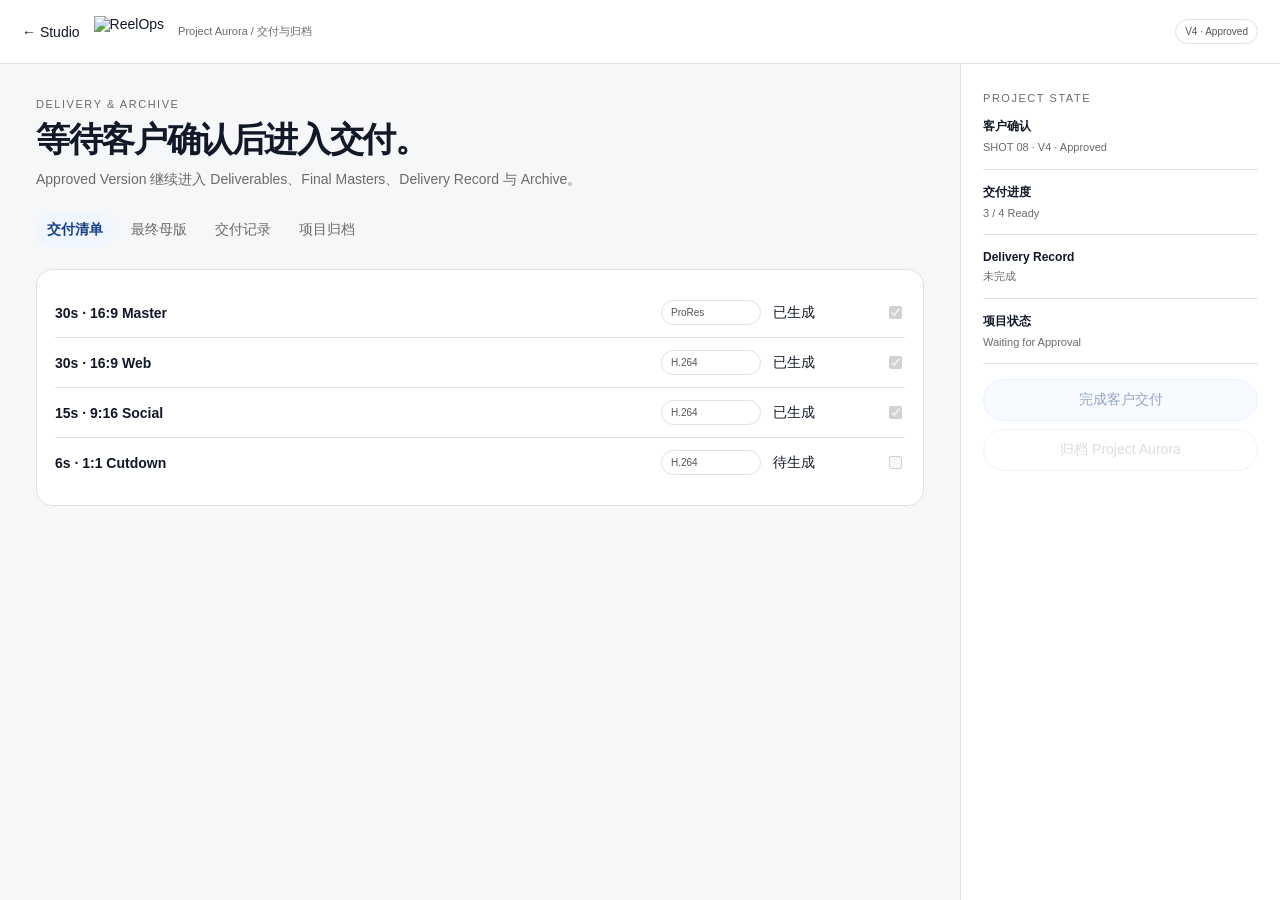
==== delivery.html @ de0b67f6 "Add delivery and archive workspace" ====
<!doctype html><html lang="zh-CN"><head><meta charset="utf-8"><meta name="viewport" content="width=device-width,initial-scale=1"><title>ReelOps · 交付与归档</title><link rel="stylesheet" href="styles.css"><script src="state.js"></script></head><body class="appBody">
<header class="appTop"><a href="studio.html">← Studio</a><a href="index.html"><img class="logo-img" src="assets/reelops-logo-crop.png" alt="ReelOps"></a><span class="crumb">Project Aurora / 交付与归档</span><div class="right"><span class="pill">V4 · Approved</span></div></header>
<div class="appShell"><main class="appMain"><div class="eyebrow">DELIVERY & ARCHIVE</div><h1 class="appTitle">确认不是结束，交付才是。</h1><p class="muted">Approved Version 继续进入 Deliverables、Final Masters、Delivery Record 与 Archive。</p><nav class="subnav"><button class="active">交付清单</button><button>最终母版</button><button>交付记录</button><button>项目归档</button></nav><div class="panel"><div class="deliveryRow"><b>30s · 16:9 Master</b><span class="pill">ProRes</span><span>已生成</span><input type="checkbox" checked disabled></div><div class="deliveryRow"><b>30s · 16:9 Web</b><span class="pill">H.264</span><span>已生成</span><input type="checkbox" checked disabled></div><div class="deliveryRow"><b>15s · 9:16 Social</b><span class="pill">H.264</span><span>已生成</span><input type="checkbox" checked disabled></div><div class="deliveryRow"><b>6s · 1:1 Cutdown</b><span class="pill">H.264</span><span id="lastState">待生成</span><input id="last" type="checkbox"></div></div></main><aside class="sidePanel"><div class="eyebrow">PROJECT STATE</div><div class="stateBlock"><b>客户确认</b><span>SHOT 08 · V4 · Approved</span></div><div class="stateBlock"><b>交付进度</b><span id="progressState">3 / 4 Ready</span></div><div class="stateBlock"><b>Delivery Record</b><span id="record">未完成</span></div><div class="stateBlock"><b>项目状态</b><span id="projectState">Delivery In Progress</span></div><button class="btn blue" id="deliver" style="width:100%;margin-top:15px" disabled>完成客户交付</button><button class="btn" id="archive" style="width:100%;margin-top:8px" disabled>归档 Project Aurora</button></aside></div>
<script>const last=document.getElementById('last'),deliver=document.getElementById('deliver'),archive=document.getElementById('archive'),s=ReelOpsState.get();if(!s.approval){document.querySelector('.appTitle').textContent='等待客户确认后进入交付。';last.disabled=true;deliver.disabled=true;archive.disabled=true;document.getElementById('projectState').textContent='Waiting for Approval';}if(s.deliverables===4){last.checked=true;document.getElementById('lastState').textContent='已生成';document.getElementById('progressState').textContent='4 / 4 Ready';deliver.disabled=s.delivered}if(s.delivered){document.getElementById('record').textContent='已完成';document.getElementById('projectState').textContent=s.archived?'Archived':'Delivered';deliver.disabled=true;deliver.textContent='客户交付完成 ✓';archive.disabled=s.archived;if(s.archived){archive.textContent='Project Aurora 已归档 ✓'}}last.onchange=()=>{ReelOpsState.set({deliverables:last.checked?4:3});document.getElementById('lastState').textContent=last.checked?'已生成':'待生成';document.getElementById('progressState').textContent=last.checked?'4 / 4 Ready':'3 / 4 Ready';deliver.disabled=!last.checked};deliver.onclick=()=>{ReelOpsState.set({delivered:true});document.getElementById('record').textContent='已完成';document.getElementById('projectState').textContent='Delivered';deliver.disabled=true;deliver.textContent='客户交付完成 ✓';archive.disabled=false};archive.onclick=()=>{ReelOpsState.set({archived:true});document.getElementById('projectState').textContent='Archived';archive.disabled=true;archive.textContent='Project Aurora 已归档 ✓'}</script></body></html>
---- styles.css ----
:root{--bg:#f7f5f3;--surface:#fff;--ink:#111827;--muted:#6e6a69;--line:#e4e1dd;--blue:#2563eb;--blue2:#eff6ff;--green:#17824f;--green2:#effaf4;--amber:#b26b10;--dark:#0d1117;--dark2:#151b23;--radius:18px;--shadow:0 18px 55px rgba(17,24,39,.07)}*{box-sizing:border-box}html{scroll-behavior:smooth}body{margin:0;font-family:Inter,ui-sans-serif,-apple-system,BlinkMacSystemFont,"Segoe UI","PingFang SC","Microsoft YaHei",Arial,sans-serif;background:var(--bg);color:var(--ink);font-size:14px}a{color:inherit;text-decoration:none}button,input,textarea{font:inherit}.wrap{width:min(1280px,calc(100% - 64px));margin:0 auto}.logo-img{height:32px;width:auto;display:block}.topnav{position:sticky;top:0;z-index:40;background:rgba(247,245,243,.88);backdrop-filter:blur(18px);border-bottom:1px solid rgba(228,225,221,.75);height:72px;display:flex;align-items:center}.topnav>.wrap,.topnav{ }.topnav{padding:0 max(32px,calc((100% - 1280px)/2))}.navlinks{display:flex;gap:34px;margin-left:auto;margin-right:24px;font-size:13px}.navlinks a{color:#3f3a38}.navcta,.btn{display:inline-flex;align-items:center;justify-content:center;gap:8px;border:1px solid var(--line);background:var(--surface);border-radius:999px;padding:11px 16px;cursor:pointer;transition:.2s}.btn:hover,.navcta:hover{transform:translateY(-1px);border-color:#cfc9c3}.btn.primary,.navcta{background:var(--ink);border-color:var(--ink);color:#fff}.btn.blue{background:var(--blue2);border-color:#cfe0ff;color:#143a81}.btn.green{background:var(--green2);border-color:#bfe8d0;color:#116b41}.btn:disabled{opacity:.45;cursor:not-allowed;transform:none}.hero{display:grid;grid-template-columns:1fr 1.1fr;gap:64px;align-items:center;padding:110px 0 120px}.eyebrow{font-size:11px;letter-spacing:.14em;text-transform:uppercase;color:var(--muted)}h1,h2,h3,p{margin-top:0}.hero h1{font-family:Georgia,"Noto Serif SC",serif;font-size:64px;line-height:1.1;letter-spacing:-.05em;margin:20px 0 24px}.hero p,.sectionLead{font-size:18px;line-height:1.8;color:#5f5a57}.actions{display:flex;gap:12px;flex-wrap:wrap;margin-top:28px}.stage-note{margin-top:24px;font-size:10px;letter-spacing:.12em;color:#8f8985}.heroCard{background:var(--surface);border:1px solid var(--line);border-radius:24px;overflow:hidden;box-shadow:var(--shadow)}.shotMedia,.mediaWide,.thumb{background:linear-gradient(135deg,#d5d1cc,#8f8b86);position:relative;overflow:hidden}.shotMedia{aspect-ratio:16/10}.shotMedia:before,.mediaWide:before,.thumb:before{content:"";position:absolute;inset:0;background:radial-gradient(circle at 75% 32%,rgba(255,244,218,.9),transparent 22%),linear-gradient(180deg,transparent 40%,rgba(11,15,20,.3))}.sourceTags{position:absolute;top:16px;left:16px;right:16px;display:flex;gap:8px;z-index:2}.sourceTags span{font-size:9px;letter-spacing:.08em;background:rgba(255,255,255,.82);border-radius:999px;padding:5px 7px}.shotLabel{position:absolute;left:18px;bottom:18px;color:#fff;z-index:2}.shotLabel b{display:block;font-size:22px}.shotLabel span{font-size:12px;opacity:.82}.reviewBar{display:grid;grid-template-columns:1fr 1.4fr 1fr;border-top:1px solid var(--line)}.reviewBar>div{padding:16px;border-right:1px solid var(--line);display:flex;gap:10px;align-items:center}.reviewBar>div:last-child{border-right:0}.statusDot{width:8px;height:8px;border-radius:50%;background:var(--blue)}.small{font-size:11px;color:var(--muted);line-height:1.55}.section{padding:120px 0}.section h2{font-family:Georgia,"Noto Serif SC",serif;font-size:46px;letter-spacing:-.04em;margin:14px 0 18px}.problemGrid,.reviewGrid,.infoGrid{display:grid;grid-template-columns:1fr 1fr;gap:20px;margin-top:34px}.panel,.sourceCard{background:var(--surface);border:1px solid var(--line);border-radius:16px;padding:18px}.fragment{padding:12px 0;border-bottom:1px solid var(--line)}.fragment:last-child{border-bottom:0}.chain{display:flex;align-items:center;gap:8px;flex-wrap:wrap;margin-top:20px}.node{border:1px solid var(--line);background:var(--surface);border-radius:10px;padding:8px 10px;font-size:11px}.node.current{border-color:#bcd0ff;background:var(--blue2);color:#183d80}.node.approved{border-color:#b7e2c9;background:var(--green2);color:#17613e}.arrow{color:#9f9995}.three{display:grid;grid-template-columns:repeat(3,1fr);gap:16px;margin-top:30px}.sourceCard h3{font-size:18px;margin:8px 0}.sourceCard p{color:var(--muted);line-height:1.65;margin:0}.feedbackItem{padding:14px 0;border-bottom:1px solid var(--line)}.feedbackItem:last-child{border-bottom:0}.feedbackItem.resolved{opacity:.55}.feedbackText{font-size:12px}.mediaWide{aspect-ratio:16/9;border-radius:12px}.darkSection{background:var(--dark);color:#fff}.darkSection .sectionLead{color:#b8c1ca}.finalCta{display:flex;align-items:end;justify-content:space-between;gap:24px}.footer{border-top:1px solid var(--line);padding:28px 0;color:var(--muted);font-size:12px}.appBody{background:#f6f7f8}.appTop,.studioTop{height:64px;display:flex;align-items:center;gap:14px;padding:0 22px;background:rgba(255,255,255,.94);border-bottom:1px solid var(--line);position:sticky;top:0;z-index:30;backdrop-filter:blur(16px)}.appTop .right{margin-left:auto;display:flex;gap:8px;align-items:center}.crumb{font-size:11px;color:var(--muted)}.pill{display:inline-flex;align-items:center;border:1px solid var(--line);background:#fff;border-radius:999px;padding:6px 9px;font-size:10px;color:#555}.appShell{display:grid;grid-template-columns:minmax(0,1fr) 320px;min-height:calc(100vh - 64px)}.appMain{padding:34px 36px 64px;min-width:0}.sidePanel{border-left:1px solid var(--line);background:#fff;padding:28px 22px}.appTitle{font-size:34px;letter-spacing:-.04em;margin:7px 0 8px}.muted{color:var(--muted)}.subnav{display:flex;gap:6px;overflow:auto;margin:24px 0 22px}.subnav button{border:0;background:transparent;color:var(--muted);border-radius:999px;padding:8px 11px;white-space:nowrap;cursor:pointer}.subnav button.active{background:var(--blue2);color:#173f84;font-weight:650}.stateBlock{padding:13px 0;border-bottom:1px solid var(--line)}.stateBlock b{font-size:12px}.stateBlock span{display:block;margin-top:4px;color:var(--muted);font-size:11px;line-height:1.5}.notice{border:1px solid var(--line);background:#fbfbfb;border-radius:13px;padding:13px}.matrix{background:#fff;border:1px solid var(--line);border-radius:14px;overflow:hidden}.matrixRow{display:grid;grid-template-columns:1fr 120px 1.7fr;gap:12px;align-items:center;padding:11px 13px;border-bottom:1px solid var(--line)}.matrixRow:last-child{border-bottom:0}.checkGrid{display:grid;grid-template-columns:1fr 1fr;gap:10px}.checkCard{display:flex;gap:10px;align-items:flex-start;background:#fff;border:1px solid var(--line);border-radius:13px;padding:12px}.checkCard input{margin-top:3px}.variantGrid{display:grid;grid-template-columns:repeat(3,1fr);gap:10px}.variant{border:1px solid var(--line);background:#fff;border-radius:13px;padding:8px;text-align:left;cursor:pointer}.variant.selected{border-color:#9dbaf8;background:var(--blue2)}.variant .thumb{aspect-ratio:16/9;border-radius:9px;margin-bottom:8px}.deliveryRow{display:grid;grid-template-columns:1.8fr 100px 100px auto;gap:12px;align-items:center;padding:12px 0;border-bottom:1px solid var(--line)}.deliveryRow:last-child{border-bottom:0}.reviewActions{display:grid;gap:8px;margin-top:15px}.timeline{height:4px;background:var(--line);border-radius:999px;position:relative;overflow:hidden}.timeline:after{content:"";display:block;width:43%;height:100%;background:var(--blue)}.toast{position:fixed;left:50%;bottom:24px;transform:translate(-50%,20px);opacity:0;pointer-events:none;background:#111827;color:#fff;border-radius:999px;padding:10px 15px;font-size:12px;transition:.2s;z-index:100}.toast.show{transform:translate(-50%,0);opacity:1}.studioPage{background:var(--dark);color:#fff}.studioTop{background:rgba(13,17,23,.94);border-color:rgba(255,255,255,.08)}.studioScene{display:grid;grid-template-columns:minmax(0,1fr) 320px;min-height:calc(100vh - 64px)}.studioWorld{padding:36px}.studioSide{border-left:1px solid rgba(255,255,255,.08);padding:28px 22px;background:#111720}.studioRoom{height:500px;max-width:820px;margin:38px auto 0;border:1px solid rgba(255,255,255,.08);border-radius:28px;position:relative;background:radial-gradient(circle at 50% 50%,rgba(54,89,155,.16),transparent 35%),linear-gradient(145deg,#141b24,#0d1117);overflow:hidden}.studioRoom:before{content:"";position:absolute;left:10%;right:10%;top:14%;bottom:12%;border:1px solid rgba(255,255,255,.08);border-radius:20px;transform:skewY(-3deg)}.studioZone{position:absolute;min-width:145px;border:1px solid rgba(255,255,255,.12);border-radius:16px;padding:13px 14px;background:rgba(21,27,35,.82);backdrop-filter:blur(10px);transition:.2s}.studioZone:hover{transform:translateY(-3px);border-color:#5e8cf0;background:rgba(37,99,235,.11)}.studioZone b{font-size:13px}.studioZone span{display:block;color:#7f8994;font-size:10px;margin-top:4px}.z1{left:8%;top:17%}.z2{left:39%;top:12%}.z3{right:8%;top:20%}.z4{left:12%;bottom:17%}.z5{left:42%;bottom:12%}.z6{right:10%;bottom:18%}.studioCard{margin-top:20px;border:1px solid rgba(96,137,220,.28);background:rgba(37,99,235,.08);padding:15px;border-radius:14px}.studioCard .btn{background:#fff;color:#111827;border-color:#fff;margin-top:10px}.startup{position:fixed;inset:0;z-index:1000;background:#080b0f;display:flex;align-items:center;justify-content:center;transition:opacity .35s}.startup.hide{opacity:0;pointer-events:none}.startup video{position:absolute;inset:0;width:100%;height:100%;object-fit:cover;opacity:0;transition:opacity .25s}.startup video.on{opacity:1}.skip{position:absolute;right:22px;top:20px;z-index:2;border:1px solid rgba(255,255,255,.2);color:#fff;background:rgba(0,0,0,.25);border-radius:999px;padding:9px 13px}.demoReset{position:fixed;right:18px;bottom:18px;z-index:90;border:1px solid rgba(255,255,255,.14);color:#9aa6b2;background:rgba(13,17,23,.7);border-radius:999px;padding:8px 11px;font-size:10px;cursor:pointer}.reviewHero{display:flex;align-items:end;justify-content:space-between;gap:15px}.reviewTitle{font-size:30px;letter-spacing:-.04em;margin:6px 0}.reviewScreen{aspect-ratio:16/9;border-radius:16px;background:linear-gradient(140deg,#d6d1c9,#797d84);position:relative;overflow:hidden}.reviewScreen:before{content:"";position:absolute;inset:0;background:radial-gradient(circle at 72% 28%,rgba(255,236,198,.7),transparent 22%),linear-gradient(180deg,transparent 45%,rgba(0,0,0,.28))}.playBtn{position:absolute;left:50%;top:50%;transform:translate(-50%,-50%);width:54px;height:54px;border:1px solid rgba(0,0,0,.18);background:rgba(255,255,255,.85);border-radius:50%;cursor:pointer}.reviewTabs{display:flex;gap:6px;margin:16px 0}.reviewTabs button{border:0;background:transparent;border-radius:999px;padding:8px 10px;color:var(--muted);cursor:pointer}.reviewTabs button.active{background:var(--blue2);color:#173f84;font-weight:650}.reviewPanel{display:none}.reviewPanel.active{display:block}.reviewChange{display:grid;grid-template-columns:55px 1fr auto;gap:10px;padding:13px 0;border-bottom:1px solid var(--line)}.composer{border:1px solid var(--line);background:#fff;border-radius:13px;padding:12px;margin-top:14px}.composer textarea{width:100%;min-height:74px;border:0;outline:0;resize:vertical;font-size:16px}.composerFoot{display:flex;justify-content:space-between;align-items:center;gap:10px;border-top:1px solid var(--line);padding-top:9px;margin-top:8px}@media(max-width:900px){.wrap{width:min(100% - 36px,1280px)}.topnav{padding:0 18px}.navlinks{display:none}.hero{grid-template-columns:1fr;padding:72px 0}.hero h1{font-size:48px}.reviewBar,.problemGrid,.reviewGrid,.infoGrid,.three{grid-template-columns:1fr}.section{padding:84px 0}.section h2{font-size:38px}.appShell,.studioScene{grid-template-columns:1fr}.sidePanel,.studioSide{border-left:0;border-top:1px solid var(--line)}.studioSide{border-top-color:rgba(255,255,255,.08)}.appMain{padding:24px 18px 48px}.matrixRow{grid-template-columns:1fr}.checkGrid,.variantGrid{grid-template-columns:1fr}.deliveryRow{grid-template-columns:1fr 1fr}.studioRoom{height:600px}.z1{left:5%;top:7%}.z2{right:5%;left:auto;top:7%}.z3{left:5%;right:auto;top:35%}.z4{right:5%;left:auto;bottom:35%}.z5{left:5%;bottom:7%}.z6{right:5%;bottom:7%}}
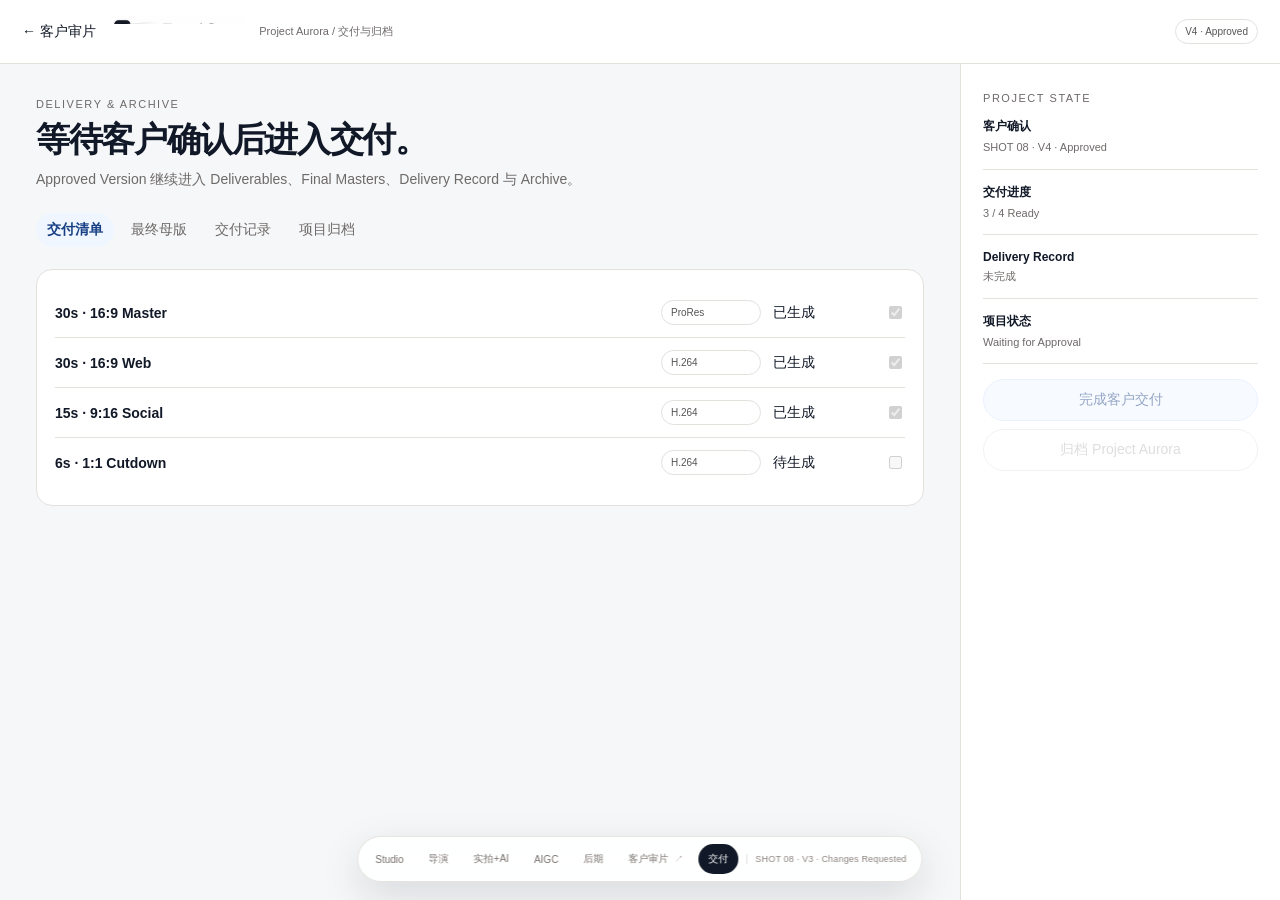
==== commit 7106ec0c: "Unify delivery navigation and transitions" ====
--- a/delivery.html
+++ b/delivery.html
@@ -1,4 +1,4 @@
-<!doctype html><html lang="zh-CN"><head><meta charset="utf-8"><meta name="viewport" content="width=device-width,initial-scale=1"><title>ReelOps · 交付与归档</title><link rel="stylesheet" href="styles.css"><script src="state.js"></script></head><body class="appBody">
-<header class="appTop"><a href="studio.html">← Studio</a><a href="index.html"><img class="logo-img" src="assets/reelops-logo-crop.png" alt="ReelOps"></a><span class="crumb">Project Aurora / 交付与归档</span><div class="right"><span class="pill">V4 · Approved</span></div></header>
+<!doctype html><html lang="zh-CN"><head><meta charset="utf-8"><meta name="viewport" content="width=device-width,initial-scale=1"><title>ReelOps · 交付与归档</title><link rel="stylesheet" href="styles.css"><link rel="stylesheet" href="flow.css"><script src="state.js"></script><script defer src="workflow.js"></script></head><body class="appBody">
+<header class="appTop"><a href="review.html">← 客户审片</a><a href="index.html"><img class="logo-img" src="assets/reelops-logo-crop.png" alt="ReelOps"></a><span class="crumb">Project Aurora / 交付与归档</span><div class="right"><span class="pill">V4 · Approved</span></div></header>
 <div class="appShell"><main class="appMain"><div class="eyebrow">DELIVERY & ARCHIVE</div><h1 class="appTitle">确认不是结束，交付才是。</h1><p class="muted">Approved Version 继续进入 Deliverables、Final Masters、Delivery Record 与 Archive。</p><nav class="subnav"><button class="active">交付清单</button><button>最终母版</button><button>交付记录</button><button>项目归档</button></nav><div class="panel"><div class="deliveryRow"><b>30s · 16:9 Master</b><span class="pill">ProRes</span><span>已生成</span><input type="checkbox" checked disabled></div><div class="deliveryRow"><b>30s · 16:9 Web</b><span class="pill">H.264</span><span>已生成</span><input type="checkbox" checked disabled></div><div class="deliveryRow"><b>15s · 9:16 Social</b><span class="pill">H.264</span><span>已生成</span><input type="checkbox" checked disabled></div><div class="deliveryRow"><b>6s · 1:1 Cutdown</b><span class="pill">H.264</span><span id="lastState">待生成</span><input id="last" type="checkbox"></div></div></main><aside class="sidePanel"><div class="eyebrow">PROJECT STATE</div><div class="stateBlock"><b>客户确认</b><span>SHOT 08 · V4 · Approved</span></div><div class="stateBlock"><b>交付进度</b><span id="progressState">3 / 4 Ready</span></div><div class="stateBlock"><b>Delivery Record</b><span id="record">未完成</span></div><div class="stateBlock"><b>项目状态</b><span id="projectState">Delivery In Progress</span></div><button class="btn blue" id="deliver" style="width:100%;margin-top:15px" disabled>完成客户交付</button><button class="btn" id="archive" style="width:100%;margin-top:8px" disabled>归档 Project Aurora</button></aside></div>
-<script>const last=document.getElementById('last'),deliver=document.getElementById('deliver'),archive=document.getElementById('archive'),s=ReelOpsState.get();if(!s.approval){document.querySelector('.appTitle').textContent='等待客户确认后进入交付。';last.disabled=true;deliver.disabled=true;archive.disabled=true;document.getElementById('projectState').textContent='Waiting for Approval';}if(s.deliverables===4){last.checked=true;document.getElementById('lastState').textContent='已生成';document.getElementById('progressState').textContent='4 / 4 Ready';deliver.disabled=s.delivered}if(s.delivered){document.getElementById('record').textContent='已完成';document.getElementById('projectState').textContent=s.archived?'Archived':'Delivered';deliver.disabled=true;deliver.textContent='客户交付完成 ✓';archive.disabled=s.archived;if(s.archived){archive.textContent='Project Aurora 已归档 ✓'}}last.onchange=()=>{ReelOpsState.set({deliverables:last.checked?4:3});document.getElementById('lastState').textContent=last.checked?'已生成':'待生成';document.getElementById('progressState').textContent=last.checked?'4 / 4 Ready':'3 / 4 Ready';deliver.disabled=!last.checked};deliver.onclick=()=>{ReelOpsState.set({delivered:true});document.getElementById('record').textContent='已完成';document.getElementById('projectState').textContent='Delivered';deliver.disabled=true;deliver.textContent='客户交付完成 ✓';archive.disabled=false};archive.onclick=()=>{ReelOpsState.set({archived:true});document.getElementById('projectState').textContent='Archived';archive.disabled=true;archive.textContent='Project Aurora 已归档 ✓'}</script></body></html>
+<script>const last=document.getElementById('last'),deliver=document.getElementById('deliver'),archive=document.getElementById('archive'),s=ReelOpsState.get();if(!s.approval){document.querySelector('.appTitle').textContent='等待客户确认后进入交付。';last.disabled=true;deliver.disabled=true;archive.disabled=true;document.getElementById('projectState').textContent='Waiting for Approval';}if(s.deliverables===4){last.checked=true;document.getElementById('lastState').textContent='已生成';document.getElementById('progressState').textContent='4 / 4 Ready';deliver.disabled=s.delivered}if(s.delivered){document.getElementById('record').textContent='已完成';document.getElementById('projectState').textContent=s.archived?'Archived':'Delivered';deliver.disabled=true;deliver.textContent='客户交付完成 ✓';archive.disabled=s.archived;if(s.archived){archive.textContent='Project Aurora 已归档 ✓'}}last.onchange=()=>{ReelOpsState.set({deliverables:last.checked?4:3});document.getElementById('lastState').textContent=last.checked?'已生成':'待生成';document.getElementById('progressState').textContent=last.checked?'4 / 4 Ready':'3 / 4 Ready';deliver.disabled=!last.checked};deliver.onclick=()=>{ReelOpsState.set({delivered:true});document.getElementById('record').textContent='已完成';document.getElementById('projectState').textContent='Delivered';deliver.disabled=true;deliver.textContent='客户交付完成 ✓';archive.disabled=false};archive.onclick=()=>{ReelOpsState.set({archived:true});document.getElementById('projectState').textContent='Archived';archive.disabled=true;archive.textContent='Project Aurora 已归档 ✓'}</script></body></html>
--- a/flow.css
+++ b/flow.css
@@ -0,0 +1 @@
+body{opacity:1;transform:none;transition:opacity .16s ease,transform .16s ease}body.page-enter{animation:reelopsEnter .28s ease both}body.is-leaving{opacity:.15;transform:translateY(4px)}@keyframes reelopsEnter{from{opacity:0;transform:translateY(7px)}to{opacity:1;transform:none}}.flowDock{position:fixed;left:50%;bottom:18px;transform:translateX(-50%);z-index:120;display:flex;align-items:center;gap:5px;padding:7px;background:rgba(255,255,255,.9);border:1px solid rgba(228,225,221,.9);box-shadow:0 14px 42px rgba(17,24,39,.13);backdrop-filter:blur(18px);border-radius:999px;max-width:calc(100vw - 28px)}.flowDock a{display:flex;align-items:center;gap:6px;padding:8px 10px;border-radius:999px;color:#77706b;font-size:10px;white-space:nowrap;transition:.18s}.flowDock a:hover{background:#f4f2ef;color:#111827}.flowDock a.active{background:#111827;color:#fff}.flowDock a.external:after{content:'↗';font-size:9px;opacity:.65}.flowDock .flowMeta{margin-left:3px;padding:0 8px;border-left:1px solid #e4e1dd;color:#8a837e;font-size:9px;letter-spacing:.02em;white-space:nowrap}.studioPage .flowDock{background:rgba(17,23,32,.9);border-color:rgba(255,255,255,.1);box-shadow:0 14px 44px rgba(0,0,0,.35)}.studioPage .flowDock a{color:#8f9aa6}.studioPage .flowDock a:hover{background:rgba(255,255,255,.07);color:#fff}.studioPage .flowDock a.active{background:#fff;color:#111827}.studioPage .flowDock .flowMeta{border-left-color:rgba(255,255,255,.1);color:#74808b}.flowHint{display:inline-flex;align-items:center;gap:6px;font-size:10px;color:#7b746f}.flowHint:before{content:'';width:6px;height:6px;border-radius:50%;background:#2563eb}.startupMark{position:absolute;inset:0;display:grid;place-items:center;overflow:hidden}.startupBeam{position:absolute;width:56vw;height:10vw;min-height:70px;background:linear-gradient(90deg,rgba(37,99,235,0),rgba(86,138,255,.25),rgba(255,255,255,.9));filter:blur(10px);transform:rotate(-12deg) translateX(-65vw);animation:beamSweep 1.7s cubic-bezier(.3,.7,.2,1) forwards}.startupCore{position:relative;z-index:2;text-align:center;opacity:0;transform:translateY(10px);animation:markIn .7s .75s ease forwards}.startupCore .r{font:700 58px/1 Georgia,serif;letter-spacing:-.08em;color:#fff}.startupCore .word{margin-top:9px;font-size:13px;letter-spacing:.22em;color:#c7d1dc}.startupCore .sub{margin-top:10px;font-size:10px;letter-spacing:.12em;color:#66727e}.startupGrid{position:absolute;inset:18% 12%;border:1px solid rgba(255,255,255,.06);border-radius:28px;opacity:0;transform:scale(.97);animation:gridIn .8s 1.55s ease forwards}.startupGrid:before,.startupGrid:after{content:'';position:absolute;inset:18%;border:1px solid rgba(255,255,255,.05);border-radius:20px}.startupGrid:after{inset:34%}.startupSkip{position:absolute;right:22px;top:20px;z-index:3;border:1px solid rgba(255,255,255,.14);color:#c7d1dc;background:rgba(0,0,0,.18);border-radius:999px;padding:9px 13px;cursor:pointer}@keyframes beamSweep{0%{transform:rotate(-12deg) translateX(-65vw);opacity:0}20%{opacity:1}100%{transform:rotate(-12deg) translateX(65vw);opacity:.05}}@keyframes markIn{to{opacity:1;transform:none}}@keyframes gridIn{to{opacity:1;transform:scale(1)}}@media(max-width:900px){.flowDock{left:14px;right:14px;transform:none;overflow:auto;justify-content:flex-start}.flowDock .flowMeta{display:none}.flowDock a{padding:8px 9px}.appMain,.studioWorld{padding-bottom:92px}}
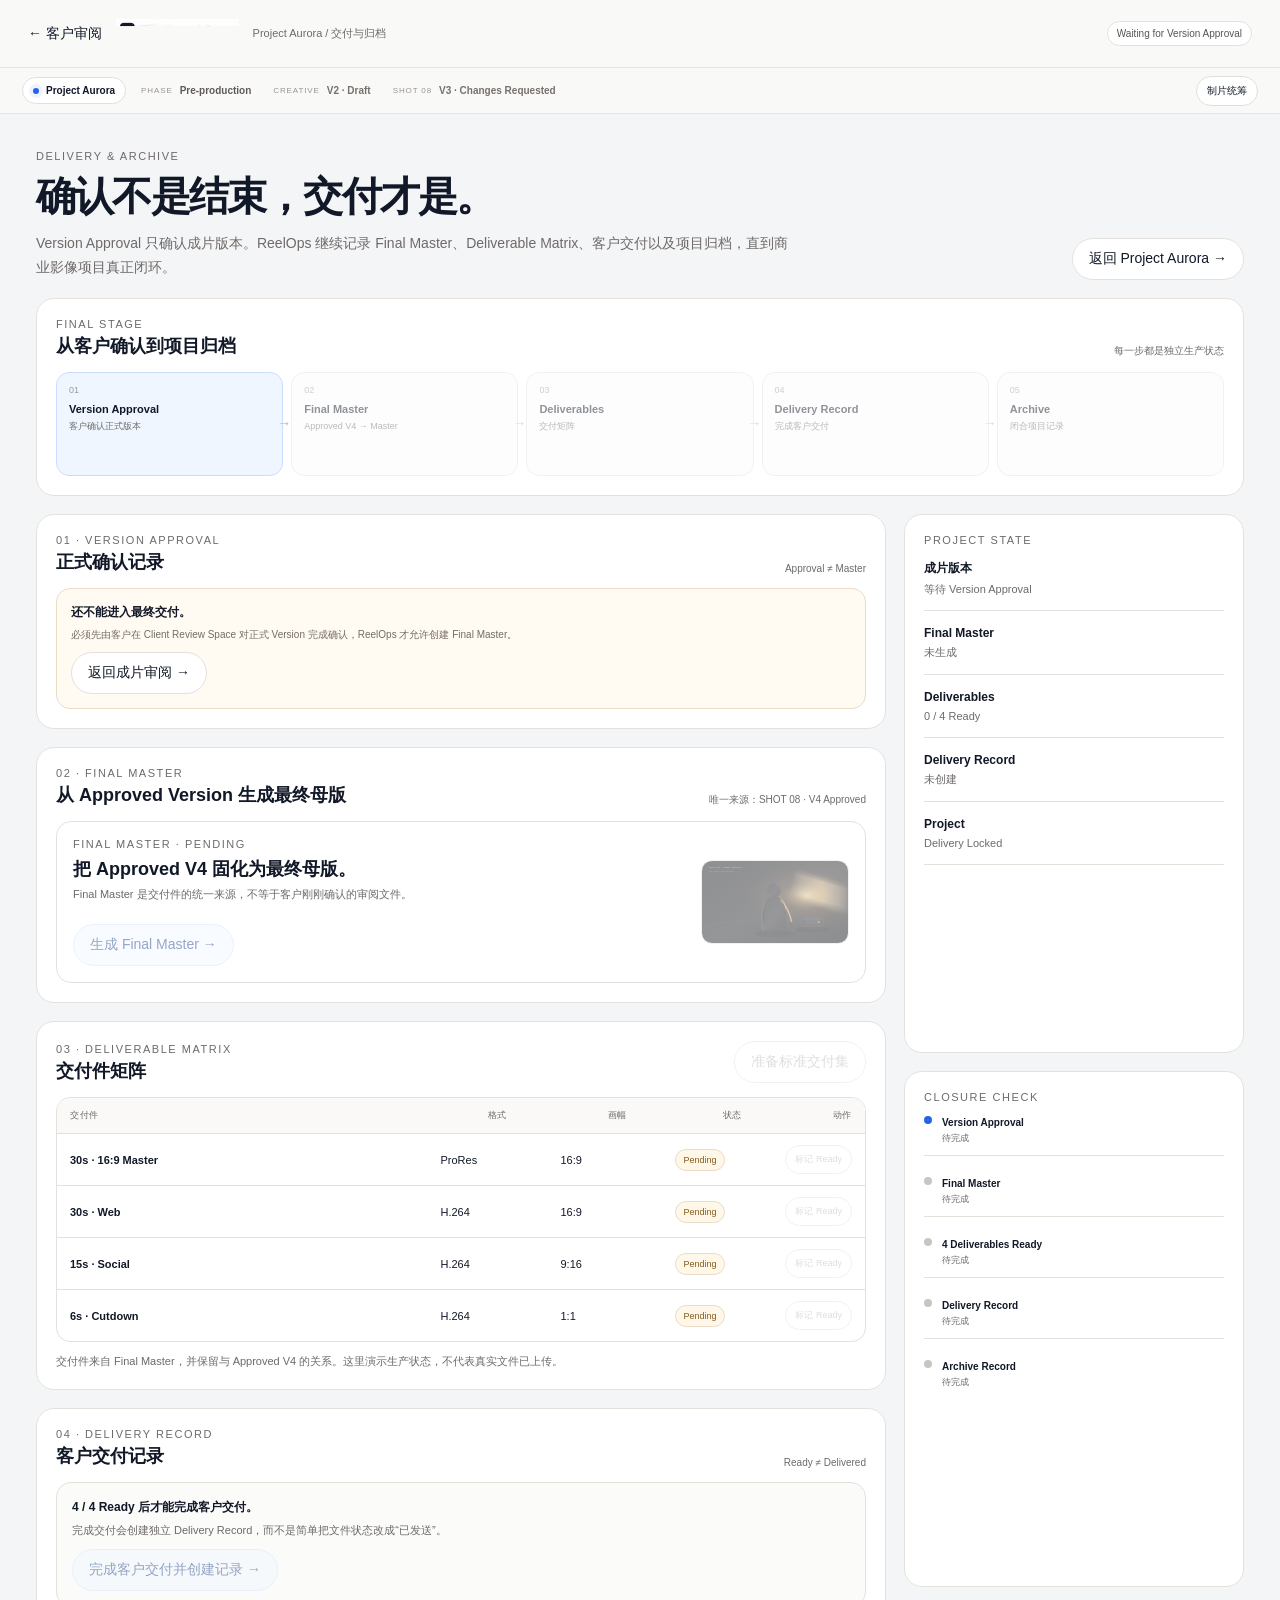
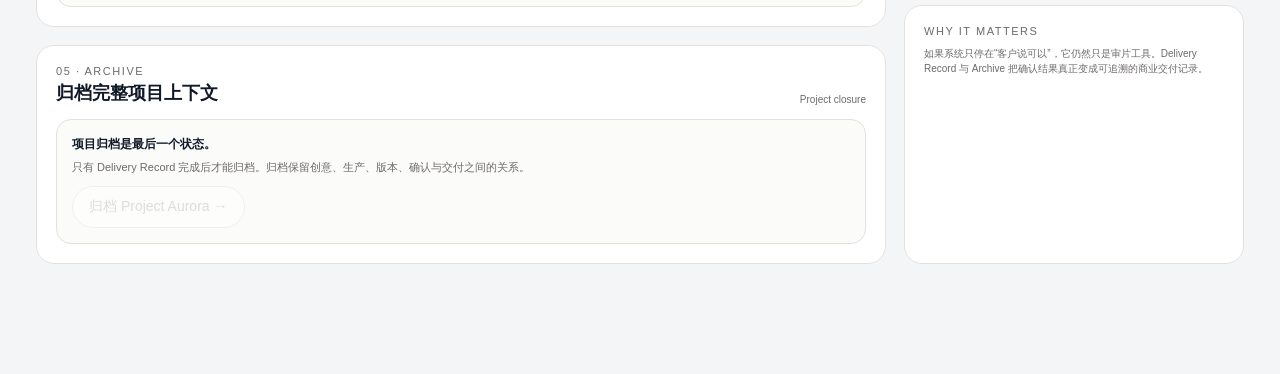
==== commit 2018c6de: "Rebuild delivery as Final Master to Delivery Record to Archive workflow" ====
--- a/delivery.html
+++ b/delivery.html
@@ -1,4 +1,41 @@
-<!doctype html><html lang="zh-CN"><head><meta charset="utf-8"><meta name="viewport" content="width=device-width,initial-scale=1"><title>ReelOps · 交付与归档</title><link rel="stylesheet" href="styles.css"><link rel="stylesheet" href="flow.css"><script src="state.js"></script><script defer src="workflow.js"></script></head><body class="appBody">
-<header class="appTop"><a href="review.html">← 客户审片</a><a href="index.html"><img class="logo-img" src="assets/reelops-logo-crop.png" alt="ReelOps"></a><span class="crumb">Project Aurora / 交付与归档</span><div class="right"><span class="pill">V4 · Approved</span></div></header>
-<div class="appShell"><main class="appMain"><div class="eyebrow">DELIVERY & ARCHIVE</div><h1 class="appTitle">确认不是结束，交付才是。</h1><p class="muted">Approved Version 继续进入 Deliverables、Final Masters、Delivery Record 与 Archive。</p><nav class="subnav"><button class="active">交付清单</button><button>最终母版</button><button>交付记录</button><button>项目归档</button></nav><div class="panel"><div class="deliveryRow"><b>30s · 16:9 Master</b><span class="pill">ProRes</span><span>已生成</span><input type="checkbox" checked disabled></div><div class="deliveryRow"><b>30s · 16:9 Web</b><span class="pill">H.264</span><span>已生成</span><input type="checkbox" checked disabled></div><div class="deliveryRow"><b>15s · 9:16 Social</b><span class="pill">H.264</span><span>已生成</span><input type="checkbox" checked disabled></div><div class="deliveryRow"><b>6s · 1:1 Cutdown</b><span class="pill">H.264</span><span id="lastState">待生成</span><input id="last" type="checkbox"></div></div></main><aside class="sidePanel"><div class="eyebrow">PROJECT STATE</div><div class="stateBlock"><b>客户确认</b><span>SHOT 08 · V4 · Approved</span></div><div class="stateBlock"><b>交付进度</b><span id="progressState">3 / 4 Ready</span></div><div class="stateBlock"><b>Delivery Record</b><span id="record">未完成</span></div><div class="stateBlock"><b>项目状态</b><span id="projectState">Delivery In Progress</span></div><button class="btn blue" id="deliver" style="width:100%;margin-top:15px" disabled>完成客户交付</button><button class="btn" id="archive" style="width:100%;margin-top:8px" disabled>归档 Project Aurora</button></aside></div>
-<script>const last=document.getElementById('last'),deliver=document.getElementById('deliver'),archive=document.getElementById('archive'),s=ReelOpsState.get();if(!s.approval){document.querySelector('.appTitle').textContent='等待客户确认后进入交付。';last.disabled=true;deliver.disabled=true;archive.disabled=true;document.getElementById('projectState').textContent='Waiting for Approval';}if(s.deliverables===4){last.checked=true;document.getElementById('lastState').textContent='已生成';document.getElementById('progressState').textContent='4 / 4 Ready';deliver.disabled=s.delivered}if(s.delivered){document.getElementById('record').textContent='已完成';document.getElementById('projectState').textContent=s.archived?'Archived':'Delivered';deliver.disabled=true;deliver.textContent='客户交付完成 ✓';archive.disabled=s.archived;if(s.archived){archive.textContent='Project Aurora 已归档 ✓'}}last.onchange=()=>{ReelOpsState.set({deliverables:last.checked?4:3});document.getElementById('lastState').textContent=last.checked?'已生成':'待生成';document.getElementById('progressState').textContent=last.checked?'4 / 4 Ready':'3 / 4 Ready';deliver.disabled=!last.checked};deliver.onclick=()=>{ReelOpsState.set({delivered:true});document.getElementById('record').textContent='已完成';document.getElementById('projectState').textContent='Delivered';deliver.disabled=true;deliver.textContent='客户交付完成 ✓';archive.disabled=false};archive.onclick=()=>{ReelOpsState.set({archived:true});document.getElementById('projectState').textContent='Archived';archive.disabled=true;archive.textContent='Project Aurora 已归档 ✓'}</script></body></html>+<!doctype html><html lang="zh-CN"><head><meta charset="utf-8"><meta name="viewport" content="width=device-width,initial-scale=1"><title>ReelOps · 交付与归档</title><link rel="stylesheet" href="styles.css"><link rel="stylesheet" href="flow.css"><script src="state.js"></script><script defer src="workflow.js"></script><style>
+.deliveryPage{background:#f4f5f6}.deliveryShell{max-width:1380px;margin:0 auto;padding:36px 36px 110px}.deliveryHero{display:flex;align-items:flex-end;justify-content:space-between;gap:22px;margin-bottom:18px}.deliveryHero h1{font-size:40px;letter-spacing:-.045em;margin:7px 0 8px}.deliveryHero p{max-width:760px;color:var(--muted);line-height:1.7;margin:0}.deliveryGrid{display:grid;grid-template-columns:minmax(0,1fr) 340px;gap:18px}.stack{display:grid;gap:18px}.deliveryPanel{background:#fff;border:1px solid var(--line);border-radius:18px;padding:19px}.panelHead{display:flex;justify-content:space-between;align-items:end;gap:14px;margin-bottom:14px}.panelHead h2{font-size:18px;margin:4px 0 0}.panelHead span{font-size:10px;color:var(--muted)}.deliveryRail{display:grid;grid-template-columns:repeat(5,1fr);gap:8px}.railStep{min-height:104px;border:1px solid var(--line);border-radius:13px;padding:12px;background:#fbfbfa;position:relative}.railStep:after{content:'→';position:absolute;right:-9px;top:42%;color:#b8b2ac}.railStep:last-child:after{display:none}.railStep .n{font-size:9px;color:#999}.railStep b{display:block;font-size:11px;margin-top:8px}.railStep span{display:block;font-size:9px;color:var(--muted);line-height:1.45;margin-top:5px}.railStep.done{background:var(--green2);border-color:#cae5d5}.railStep.current{background:var(--blue2);border-color:#cbdcff}.railStep.locked{opacity:.47}.approvalRecord{display:grid;grid-template-columns:1.2fr .8fr;gap:14px}.recordCard{border:1px solid var(--line);border-radius:14px;padding:14px;background:#fbfbfa}.recordCard .k{font-size:9px;letter-spacing:.1em;color:var(--muted)}.recordCard strong{display:block;font-size:16px;margin-top:8px}.recordCard span{display:block;font-size:10px;color:var(--muted);line-height:1.55;margin-top:5px}.masterCard{border:1px solid var(--line);border-radius:15px;padding:16px;background:#fff;display:grid;grid-template-columns:minmax(0,1fr) auto;gap:16px;align-items:center}.masterMeta{display:flex;gap:7px;flex-wrap:wrap;margin-top:10px}.masterMeta span{font-size:9px;border:1px solid var(--line);border-radius:999px;padding:6px 8px;color:var(--muted)}.masterPreview{width:148px;aspect-ratio:16/9;border-radius:11px;background-image:url('assets/shot08-hero.svg');background-size:cover;background-position:center;border:1px solid var(--line)}.matrixTable{border:1px solid var(--line);border-radius:14px;overflow:hidden}.matrixHead,.matrixLine{display:grid;grid-template-columns:minmax(160px,1.5fr) 110px 105px 100px auto;gap:10px;align-items:center;padding:11px 13px}.matrixHead{background:#faf9f7;color:var(--muted);font-size:9px;letter-spacing:.06em}.matrixLine{border-top:1px solid var(--line);font-size:11px}.matrixLine .status{justify-self:start;border:1px solid var(--line);border-radius:999px;padding:5px 7px;font-size:9px}.matrixLine .status.ready{background:var(--green2);border-color:#cae5d5;color:#17613e}.matrixLine .status.pending{background:#fff7e8;border-color:#eadcc7;color:#865a1b}.rowBtn{border:1px solid var(--line);background:#fff;border-radius:999px;padding:7px 9px;font-size:9px;cursor:pointer}.rowBtn:disabled{opacity:.45}.deliveryRecord{border:1px solid var(--line);border-radius:15px;padding:15px;background:#fbfbfa}.recordGrid{display:grid;grid-template-columns:1fr 1fr;gap:10px;margin-top:11px}.recordField{padding:10px;border:1px solid var(--line);border-radius:11px;background:#fff}.recordField small{display:block;font-size:8px;letter-spacing:.08em;color:var(--muted)}.recordField b{display:block;font-size:11px;margin-top:5px}.stateBlock{padding:13px 0}.sideSteps{display:grid;gap:8px}.sideStep{display:flex;gap:10px;align-items:flex-start;padding:10px 0;border-bottom:1px solid var(--line)}.sideStep:last-child{border-bottom:0}.sideDot{width:8px;height:8px;border-radius:50%;background:#c9c5c0;margin-top:4px;flex:0 0 auto}.sideStep.done .sideDot{background:var(--green)}.sideStep.current .sideDot{background:var(--blue)}.sideStep b{font-size:10px}.sideStep span{display:block;font-size:9px;color:var(--muted);line-height:1.45;margin-top:3px}.lockedNotice{border:1px solid #eadcc7;background:#fffaf2;border-radius:14px;padding:14px}.lockedNotice b{font-size:12px}.lockedNotice p{font-size:10px;color:#766d62;line-height:1.55;margin:6px 0 0}.finalState{border:1px solid #cae5d5;background:var(--green2);border-radius:14px;padding:14px}.finalState b{font-size:12px}.finalState p{font-size:10px;color:#496956;line-height:1.55;margin:6px 0 0}@media(max-width:980px){.deliveryGrid{grid-template-columns:1fr}.deliveryRail{grid-template-columns:1fr 1fr}.railStep:after{display:none}.approvalRecord{grid-template-columns:1fr}.matrixHead,.matrixLine{grid-template-columns:1.4fr 90px 90px}.matrixHead>*:nth-child(4),.matrixHead>*:nth-child(5),.matrixLine>*:nth-child(4),.matrixLine>*:nth-child(5){display:none}}@media(max-width:620px){.deliveryShell{padding:24px 16px 100px}.deliveryHero{display:block}.deliveryHero h1{font-size:32px}.deliveryRail,.recordGrid{grid-template-columns:1fr}.masterCard{grid-template-columns:1fr}.masterPreview{width:100%}}
+</style></head><body class="appBody deliveryPage">
+<header class="appTop"><a href="review.html?stage=versions">← 客户审阅</a><a href="index.html"><img class="logo-img" src="assets/reelops-logo-crop.png" alt="ReelOps"></a><span class="crumb">Project Aurora / 交付与归档</span><div class="right"><span class="pill" id="deliveryBadge">Waiting for Version Approval</span></div></header>
+<main class="deliveryShell">
+<section class="deliveryHero"><div><div class="eyebrow">DELIVERY & ARCHIVE</div><h1>确认不是结束，交付才是。</h1><p>Version Approval 只确认成片版本。ReelOps 继续记录 Final Master、Deliverable Matrix、客户交付以及项目归档，直到商业影像项目真正闭环。</p></div><a class="btn" href="project.html">返回 Project Aurora →</a></section>
+<section class="deliveryPanel" style="margin-bottom:18px"><div class="panelHead"><div><div class="eyebrow">FINAL STAGE</div><h2>从客户确认到项目归档</h2></div><span>每一步都是独立生产状态</span></div><div class="deliveryRail" id="deliveryRail"></div></section>
+<div class="deliveryGrid"><div class="stack">
+<section class="deliveryPanel"><div class="panelHead"><div><div class="eyebrow">01 · VERSION APPROVAL</div><h2>正式确认记录</h2></div><span>Approval ≠ Master</span></div><div id="approvalArea"></div></section>
+<section class="deliveryPanel"><div class="panelHead"><div><div class="eyebrow">02 · FINAL MASTER</div><h2>从 Approved Version 生成最终母版</h2></div><span>唯一来源：SHOT 08 · V4 Approved</span></div><div id="masterArea"></div></section>
+<section class="deliveryPanel"><div class="panelHead"><div><div class="eyebrow">03 · DELIVERABLE MATRIX</div><h2>交付件矩阵</h2></div><button class="btn" id="standardSet">准备标准交付集</button></div><div class="matrixTable"><div class="matrixHead"><span>交付件</span><span>格式</span><span>画幅</span><span>状态</span><span>动作</span></div><div id="matrixBody"></div></div><p class="small" style="margin:11px 0 0">交付件来自 Final Master，并保留与 Approved V4 的关系。这里演示生产状态，不代表真实文件已上传。</p></section>
+<section class="deliveryPanel"><div class="panelHead"><div><div class="eyebrow">04 · DELIVERY RECORD</div><h2>客户交付记录</h2></div><span>Ready ≠ Delivered</span></div><div id="recordArea"></div></section>
+<section class="deliveryPanel"><div class="panelHead"><div><div class="eyebrow">05 · ARCHIVE</div><h2>归档完整项目上下文</h2></div><span>Project closure</span></div><div id="archiveArea"></div></section>
+</div><aside class="stack">
+<section class="deliveryPanel"><div class="eyebrow">PROJECT STATE</div><div class="stateBlock"><b>成片版本</b><span id="versionState">V4 · Waiting</span></div><div class="stateBlock"><b>Final Master</b><span id="masterState">未生成</span></div><div class="stateBlock"><b>Deliverables</b><span id="deliverableState">0 / 4 Ready</span></div><div class="stateBlock"><b>Delivery Record</b><span id="recordState">未创建</span></div><div class="stateBlock"><b>Project</b><span id="projectState">Delivery Locked</span></div></section>
+<section class="deliveryPanel"><div class="eyebrow">CLOSURE CHECK</div><div class="sideSteps" id="closureSteps"></div></section>
+<section class="deliveryPanel"><div class="eyebrow">WHY IT MATTERS</div><p class="small" style="font-size:10px;margin:9px 0 0">如果系统只停在“客户说可以”，它仍然只是审片工具。Delivery Record 与 Archive 把确认结果真正变成可追溯的商业交付记录。</p></section>
+</aside></div></main><div class="toast" id="toast"></div>
+<script>
+const $=s=>document.querySelector(s), state=()=>ReelOpsState.get();
+const deliverables=[
+  {name:'30s · 16:9 Master',format:'ProRes',ratio:'16:9'},
+  {name:'30s · Web',format:'H.264',ratio:'16:9'},
+  {name:'15s · Social',format:'H.264',ratio:'9:16'},
+  {name:'6s · Cutdown',format:'H.264',ratio:'1:1'}
+];
+function toast(t){const e=$('#toast');e.textContent=t;e.classList.add('show');setTimeout(()=>e.classList.remove('show'),1600)}
+function fmtTime(v){if(!v)return '—';try{return new Date(v).toLocaleString('zh-CN',{month:'2-digit',day:'2-digit',hour:'2-digit',minute:'2-digit'})}catch(e){return 'Recorded'}}
+function render(){const s=state(),items=s.deliveryItems||[false,false,false,false],ready=items.filter(Boolean).length;
+ $('#deliveryBadge').textContent=ReelOpsState.deliveryLabel(s);$('#versionState').textContent=s.approval?'SHOT 08 · V4 · Approved':'等待 Version Approval';$('#masterState').textContent=s.finalMasterReady?'Final Master · Ready':'未生成';$('#deliverableState').textContent=ready+' / 4 Ready';$('#recordState').textContent=s.deliveryRecord?'DLV-AURORA-001 · Complete':'未创建';$('#projectState').textContent=s.archiveRecord?'Archived':s.deliveryRecord?'Delivered':s.approval?'Delivery In Progress':'Delivery Locked';
+ const rails=[['Version Approval',s.approval,!s.approval,'客户确认正式版本'],['Final Master',s.finalMasterReady,s.approval&&!s.finalMasterReady,'Approved V4 → Master'],['Deliverables',ready===4,s.finalMasterReady&&ready<4,'交付矩阵'],['Delivery Record',s.deliveryRecord,ready===4&&!s.deliveryRecord,'完成客户交付'],['Archive',s.archiveRecord,s.deliveryRecord&&!s.archiveRecord,'闭合项目记录']];$('#deliveryRail').innerHTML=rails.map((x,i)=>`<div class="railStep ${x[1]?'done':x[2]?'current':'locked'}"><div class="n">0${i+1}</div><b>${x[0]}</b><span>${x[3]}</span></div>`).join('');
+ $('#approvalArea').innerHTML=s.approval?`<div class="approvalRecord"><div class="recordCard"><div class="k">VERSION APPROVAL RECORD</div><strong>SHOT 08 · V4 · Approved</strong><span>客户对正式提交的 V4 完成确认。Approval 是独立记录，不覆盖 Version 对象。</span></div><div class="recordCard"><div class="k">RECORDED</div><strong>${fmtTime(s.approvalAt)}</strong><span>Source · Client Review Space</span></div></div>`:`<div class="lockedNotice"><b>还不能进入最终交付。</b><p>必须先由客户在 Client Review Space 对正式 Version 完成确认，ReelOps 才允许创建 Final Master。</p><a class="btn" href="review.html?stage=versions" style="margin-top:10px">返回成片审阅 →</a></div>`;
+ $('#masterArea').innerHTML=s.finalMasterReady?`<div class="masterCard"><div><div class="eyebrow">FINAL MASTER · READY</div><h3 style="font-size:18px;margin:7px 0 5px">AURORA_SH08_V4_MASTER</h3><p class="small">Source Version · V4 Approved · SHOT 08 Hero Reveal</p><div class="masterMeta"><span>Approved source</span><span>Master record</span><span>Locked lineage</span></div></div><div class="masterPreview"></div></div>`:`<div class="masterCard"><div><div class="eyebrow">FINAL MASTER · PENDING</div><h3 style="font-size:18px;margin:7px 0 5px">把 Approved V4 固化为最终母版。</h3><p class="small">Final Master 是交付件的统一来源，不等于客户刚刚确认的审阅文件。</p><button class="btn blue" id="createMaster" style="margin-top:10px" ${s.approval?'':'disabled'}>生成 Final Master →</button></div><div class="masterPreview" style="opacity:.45"></div></div>`;
+ $('#matrixBody').innerHTML=deliverables.map((d,i)=>`<div class="matrixLine"><b>${d.name}</b><span>${d.format}</span><span>${d.ratio}</span><span class="status ${items[i]?'ready':'pending'}">${items[i]?'Ready':'Pending'}</span><button class="rowBtn" data-item="${i}" ${!s.finalMasterReady||items[i]?'disabled':''}>${items[i]?'Ready ✓':'标记 Ready'}</button></div>`).join('');$('#standardSet').disabled=!s.finalMasterReady||ready>=3;
+ $('#recordArea').innerHTML=s.deliveryRecord?`<div class="deliveryRecord"><div class="eyebrow">DELIVERY RECORD · COMPLETE</div><div class="recordGrid"><div class="recordField"><small>RECORD ID</small><b>DLV-AURORA-001</b></div><div class="recordField"><small>STATUS</small><b>Delivered</b></div><div class="recordField"><small>SOURCE</small><b>Final Master / V4 Approved</b></div><div class="recordField"><small>RECORDED</small><b>${fmtTime(s.deliveryRecordAt)}</b></div></div><p class="small" style="margin:11px 0 0">4 个交付件已经形成正式交付记录。此记录与 Version Approval 分开保存。</p></div>`:`<div class="deliveryRecord"><b style="font-size:12px">4 / 4 Ready 后才能完成客户交付。</b><p class="small" style="margin:6px 0 10px">完成交付会创建独立 Delivery Record，而不是简单把文件状态改成“已发送”。</p><button class="btn blue" id="completeDelivery" ${ready===4&&s.finalMasterReady?'':'disabled'}>完成客户交付并创建记录 →</button></div>`;
+ $('#archiveArea').innerHTML=s.archiveRecord?`<div class="finalState"><b>Project Aurora 已归档 ✓</b><p>Creative Direction、Shot Context、Assets、Versions、Approvals、Final Master 与 Delivery Record 已形成一条完整项目记录。</p><div class="recordGrid"><div class="recordField"><small>ARCHIVE ID</small><b>ARC-AURORA-001</b></div><div class="recordField"><small>ARCHIVED</small><b>${fmtTime(s.archiveAt)}</b></div></div></div>`:`<div class="deliveryRecord"><b style="font-size:12px">项目归档是最后一个状态。</b><p class="small" style="margin:6px 0 10px">只有 Delivery Record 完成后才能归档。归档保留创意、生产、版本、确认与交付之间的关系。</p><button class="btn" id="archiveProject" ${s.deliveryRecord?'':'disabled'}>归档 Project Aurora →</button></div>`;
+ const closure=[['Version Approval',s.approval],['Final Master',s.finalMasterReady],['4 Deliverables Ready',ready===4],['Delivery Record',s.deliveryRecord],['Archive Record',s.archiveRecord]];$('#closureSteps').innerHTML=closure.map((x,i)=>`<div class="sideStep ${x[1]?'done':(!closure.slice(0,i).some(y=>!y[1])?'current':'')}"><span class="sideDot"></span><div><b>${x[0]}</b><span>${x[1]?'已记录':'待完成'}</span></div></div>`).join('');
+ bind();}
+function bind(){const s=state();$('#createMaster')?.addEventListener('click',()=>{ReelOpsState.set({finalMasterReady:true});toast('Final Master 已从 Approved V4 创建');render()});document.querySelectorAll('[data-item]').forEach(b=>b.addEventListener('click',()=>{const i=Number(b.dataset.item),items=[...(state().deliveryItems||[false,false,false,false])];items[i]=true;ReelOpsState.set({deliveryItems:items});toast(deliverables[i].name+' 已标记 Ready');render()}));$('#standardSet')?.addEventListener('click',()=>{const items=[...(state().deliveryItems||[false,false,false,false])];items[0]=items[1]=items[2]=true;ReelOpsState.set({deliveryItems:items});toast('标准交付集已准备：3 / 4 Ready');render()});$('#completeDelivery')?.addEventListener('click',()=>{const now=new Date().toISOString();ReelOpsState.set({deliveryRecord:true,deliveryRecordAt:now,delivered:true});toast('Delivery Record DLV-AURORA-001 已创建');render()});$('#archiveProject')?.addEventListener('click',()=>{const now=new Date().toISOString();ReelOpsState.set({archiveRecord:true,archiveAt:now,archived:true});toast('Project Aurora 已归档');render()})}
+render();window.addEventListener('reelops:state',()=>{});
+</script></body></html>
--- a/flow.css
+++ b/flow.css
@@ -1 +1,3 @@
-body{opacity:1;transform:none;transition:opacity .16s ease,transform .16s ease}body.page-enter{animation:reelopsEnter .28s ease both}body.is-leaving{opacity:.15;transform:translateY(4px)}@keyframes reelopsEnter{from{opacity:0;transform:translateY(7px)}to{opacity:1;transform:none}}.flowDock{position:fixed;left:50%;bottom:18px;transform:translateX(-50%);z-index:120;display:flex;align-items:center;gap:5px;padding:7px;background:rgba(255,255,255,.9);border:1px solid rgba(228,225,221,.9);box-shadow:0 14px 42px rgba(17,24,39,.13);backdrop-filter:blur(18px);border-radius:999px;max-width:calc(100vw - 28px)}.flowDock a{display:flex;align-items:center;gap:6px;padding:8px 10px;border-radius:999px;color:#77706b;font-size:10px;white-space:nowrap;transition:.18s}.flowDock a:hover{background:#f4f2ef;color:#111827}.flowDock a.active{background:#111827;color:#fff}.flowDock a.external:after{content:'↗';font-size:9px;opacity:.65}.flowDock .flowMeta{margin-left:3px;padding:0 8px;border-left:1px solid #e4e1dd;color:#8a837e;font-size:9px;letter-spacing:.02em;white-space:nowrap}.studioPage .flowDock{background:rgba(17,23,32,.9);border-color:rgba(255,255,255,.1);box-shadow:0 14px 44px rgba(0,0,0,.35)}.studioPage .flowDock a{color:#8f9aa6}.studioPage .flowDock a:hover{background:rgba(255,255,255,.07);color:#fff}.studioPage .flowDock a.active{background:#fff;color:#111827}.studioPage .flowDock .flowMeta{border-left-color:rgba(255,255,255,.1);color:#74808b}.flowHint{display:inline-flex;align-items:center;gap:6px;font-size:10px;color:#7b746f}.flowHint:before{content:'';width:6px;height:6px;border-radius:50%;background:#2563eb}.startupMark{position:absolute;inset:0;display:grid;place-items:center;overflow:hidden}.startupBeam{position:absolute;width:56vw;height:10vw;min-height:70px;background:linear-gradient(90deg,rgba(37,99,235,0),rgba(86,138,255,.25),rgba(255,255,255,.9));filter:blur(10px);transform:rotate(-12deg) translateX(-65vw);animation:beamSweep 1.7s cubic-bezier(.3,.7,.2,1) forwards}.startupCore{position:relative;z-index:2;text-align:center;opacity:0;transform:translateY(10px);animation:markIn .7s .75s ease forwards}.startupCore .r{font:700 58px/1 Georgia,serif;letter-spacing:-.08em;color:#fff}.startupCore .word{margin-top:9px;font-size:13px;letter-spacing:.22em;color:#c7d1dc}.startupCore .sub{margin-top:10px;font-size:10px;letter-spacing:.12em;color:#66727e}.startupGrid{position:absolute;inset:18% 12%;border:1px solid rgba(255,255,255,.06);border-radius:28px;opacity:0;transform:scale(.97);animation:gridIn .8s 1.55s ease forwards}.startupGrid:before,.startupGrid:after{content:'';position:absolute;inset:18%;border:1px solid rgba(255,255,255,.05);border-radius:20px}.startupGrid:after{inset:34%}.startupSkip{position:absolute;right:22px;top:20px;z-index:3;border:1px solid rgba(255,255,255,.14);color:#c7d1dc;background:rgba(0,0,0,.18);border-radius:999px;padding:9px 13px;cursor:pointer}@keyframes beamSweep{0%{transform:rotate(-12deg) translateX(-65vw);opacity:0}20%{opacity:1}100%{transform:rotate(-12deg) translateX(65vw);opacity:.05}}@keyframes markIn{to{opacity:1;transform:none}}@keyframes gridIn{to{opacity:1;transform:scale(1)}}@media(max-width:900px){.flowDock{left:14px;right:14px;transform:none;overflow:auto;justify-content:flex-start}.flowDock .flowMeta{display:none}.flowDock a{padding:8px 9px}.appMain,.studioWorld{padding-bottom:92px}}+body{opacity:1;transform:none;transition:opacity .16s ease,transform .16s ease}body.page-enter{animation:reelopsEnter .28s ease both}body.is-leaving{opacity:.15;transform:translateY(4px)}@keyframes reelopsEnter{from{opacity:0;transform:translateY(7px)}to{opacity:1;transform:none}}.flowDock{position:fixed;left:50%;bottom:18px;transform:translateX(-50%);z-index:120;display:flex;align-items:center;gap:5px;padding:7px;background:rgba(255,255,255,.9);border:1px solid rgba(228,225,221,.9);box-shadow:0 14px 42px rgba(17,24,39,.13);backdrop-filter:blur(18px);border-radius:999px;max-width:calc(100vw - 28px)}.flowDock a{display:flex;align-items:center;gap:6px;padding:8px 10px;border-radius:999px;color:#77706b;font-size:10px;white-space:nowrap;transition:.18s}.flowDock a:hover{background:#f4f2ef;color:#111827}.flowDock a.active{background:#111827;color:#fff}.flowDock a.external:after{content:'↗';font-size:9px;opacity:.65}.flowDock .flowMeta{margin-left:3px;padding:0 8px;border-left:1px solid #e4e1dd;color:#8a837e;font-size:9px;letter-spacing:.02em;white-space:nowrap}.studioPage .flowDock{background:rgba(17,23,32,.9);border-color:rgba(255,255,255,.1);box-shadow:0 14px 44px rgba(0,0,0,.35)}.studioPage .flowDock a{color:#8f9aa6}.studioPage .flowDock a:hover{background:rgba(255,255,255,.07);color:#fff}.studioPage .flowDock a.active{background:#fff;color:#111827}.studioPage .flowDock .flowMeta{border-left-color:rgba(255,255,255,.1);color:#74808b}.flowHint{display:inline-flex;align-items:center;gap:6px;font-size:10px;color:#7b746f}.flowHint:before{content:'';width:6px;height:6px;border-radius:50%;background:#2563eb}.startupMark{position:absolute;inset:0;display:grid;place-items:center;overflow:hidden}.startupBeam{position:absolute;width:56vw;height:10vw;min-height:70px;background:linear-gradient(90deg,rgba(37,99,235,0),rgba(86,138,255,.25),rgba(255,255,255,.9));filter:blur(10px);transform:rotate(-12deg) translateX(-65vw);animation:beamSweep 1.7s cubic-bezier(.3,.7,.2,1) forwards}.startupCore{position:relative;z-index:2;text-align:center;opacity:0;transform:translateY(10px);animation:markIn .7s .75s ease forwards}.startupCore .r{font:700 58px/1 Georgia,serif;letter-spacing:-.08em;color:#fff}.startupCore .word{margin-top:9px;font-size:13px;letter-spacing:.22em;color:#c7d1dc}.startupCore .sub{margin-top:10px;font-size:10px;letter-spacing:.12em;color:#66727e}.startupGrid{position:absolute;inset:18% 12%;border:1px solid rgba(255,255,255,.06);border-radius:28px;opacity:0;transform:scale(.97);animation:gridIn .8s 1.55s ease forwards}.startupGrid:before,.startupGrid:after{content:'';position:absolute;inset:18%;border:1px solid rgba(255,255,255,.05);border-radius:20px}.startupGrid:after{inset:34%}.startupSkip{position:absolute;right:22px;top:20px;z-index:3;border:1px solid rgba(255,255,255,.14);color:#c7d1dc;background:rgba(0,0,0,.18);border-radius:999px;padding:9px 13px;cursor:pointer}@keyframes beamSweep{0%{transform:rotate(-12deg) translateX(-65vw);opacity:0}20%{opacity:1}100%{transform:rotate(-12deg) translateX(65vw);opacity:.05}}@keyframes markIn{to{opacity:1;transform:none}}@keyframes gridIn{to{opacity:1;transform:scale(1)}}
+.projectContextBar{min-height:46px;display:flex;align-items:center;gap:8px;padding:7px 22px;border-bottom:1px solid #e8e5e1;background:rgba(250,250,249,.88);backdrop-filter:blur(16px);position:sticky;top:64px;z-index:25}.pcbProject,.pcbControl{display:inline-flex;align-items:center;gap:7px;border:1px solid #e2dfdb;background:#fff;border-radius:999px;padding:7px 10px;font-size:10px;white-space:nowrap}.pcbProject:hover,.pcbControl:hover{border-color:#cbd6e8;background:#fbfdff}.pcbDot{width:6px;height:6px;border-radius:50%;background:#2563eb;box-shadow:0 0 0 4px rgba(37,99,235,.08)}.pcbItem{display:flex;align-items:center;gap:7px;padding:0 7px;min-width:0}.pcbItem small{font-size:8px;letter-spacing:.11em;color:#9a938e}.pcbItem b{font-size:10px;color:#5f5a57;white-space:nowrap;overflow:hidden;text-overflow:ellipsis;max-width:170px}.pcbItem b[data-tone="ok"]{color:#17613e}.pcbItem b[data-tone="wait"]{color:#8a5a15}.pcbItem b[data-tone="active"]{color:#214986}.pcbItem b[data-tone="muted"]{color:#77706b}.pcbSpacer{flex:1}.pcbControl.active{background:#111827;color:#fff;border-color:#111827}.studioPage .projectContextBar{top:64px;background:rgba(14,19,25,.88);border-bottom-color:rgba(255,255,255,.08)}.studioPage .pcbProject,.studioPage .pcbControl{background:rgba(255,255,255,.04);border-color:rgba(255,255,255,.09);color:#c8d0d8}.studioPage .pcbItem small{color:#65717d}.studioPage .pcbItem b{color:#9ba6b1}.studioPage .pcbItem b[data-tone="ok"]{color:#77c69a}.studioPage .pcbItem b[data-tone="wait"]{color:#ddb579}.studioPage .pcbItem b[data-tone="active"]{color:#89aef6}.studioPage .pcbDot{background:#6d94e3}.studioPage .pcbControl.active{background:#fff;color:#111827;border-color:#fff}
+@media(max-width:900px){.flowDock{left:14px;right:14px;transform:none;overflow:auto;justify-content:flex-start}.flowDock .flowMeta{display:none}.flowDock a{padding:8px 9px}.appMain,.studioWorld{padding-bottom:92px}.projectContextBar{top:64px;padding:7px 12px;overflow:auto;justify-content:flex-start}.pcbSpacer{display:none}.pcbItem b{max-width:135px}.pcbControl{margin-left:auto}}@media(max-width:620px){.projectContextBar{gap:4px}.pcbItem small{display:none}.pcbItem{padding:0 4px}.pcbItem b{max-width:105px}.pcbProject{padding:7px 9px}.pcbControl{display:none}}
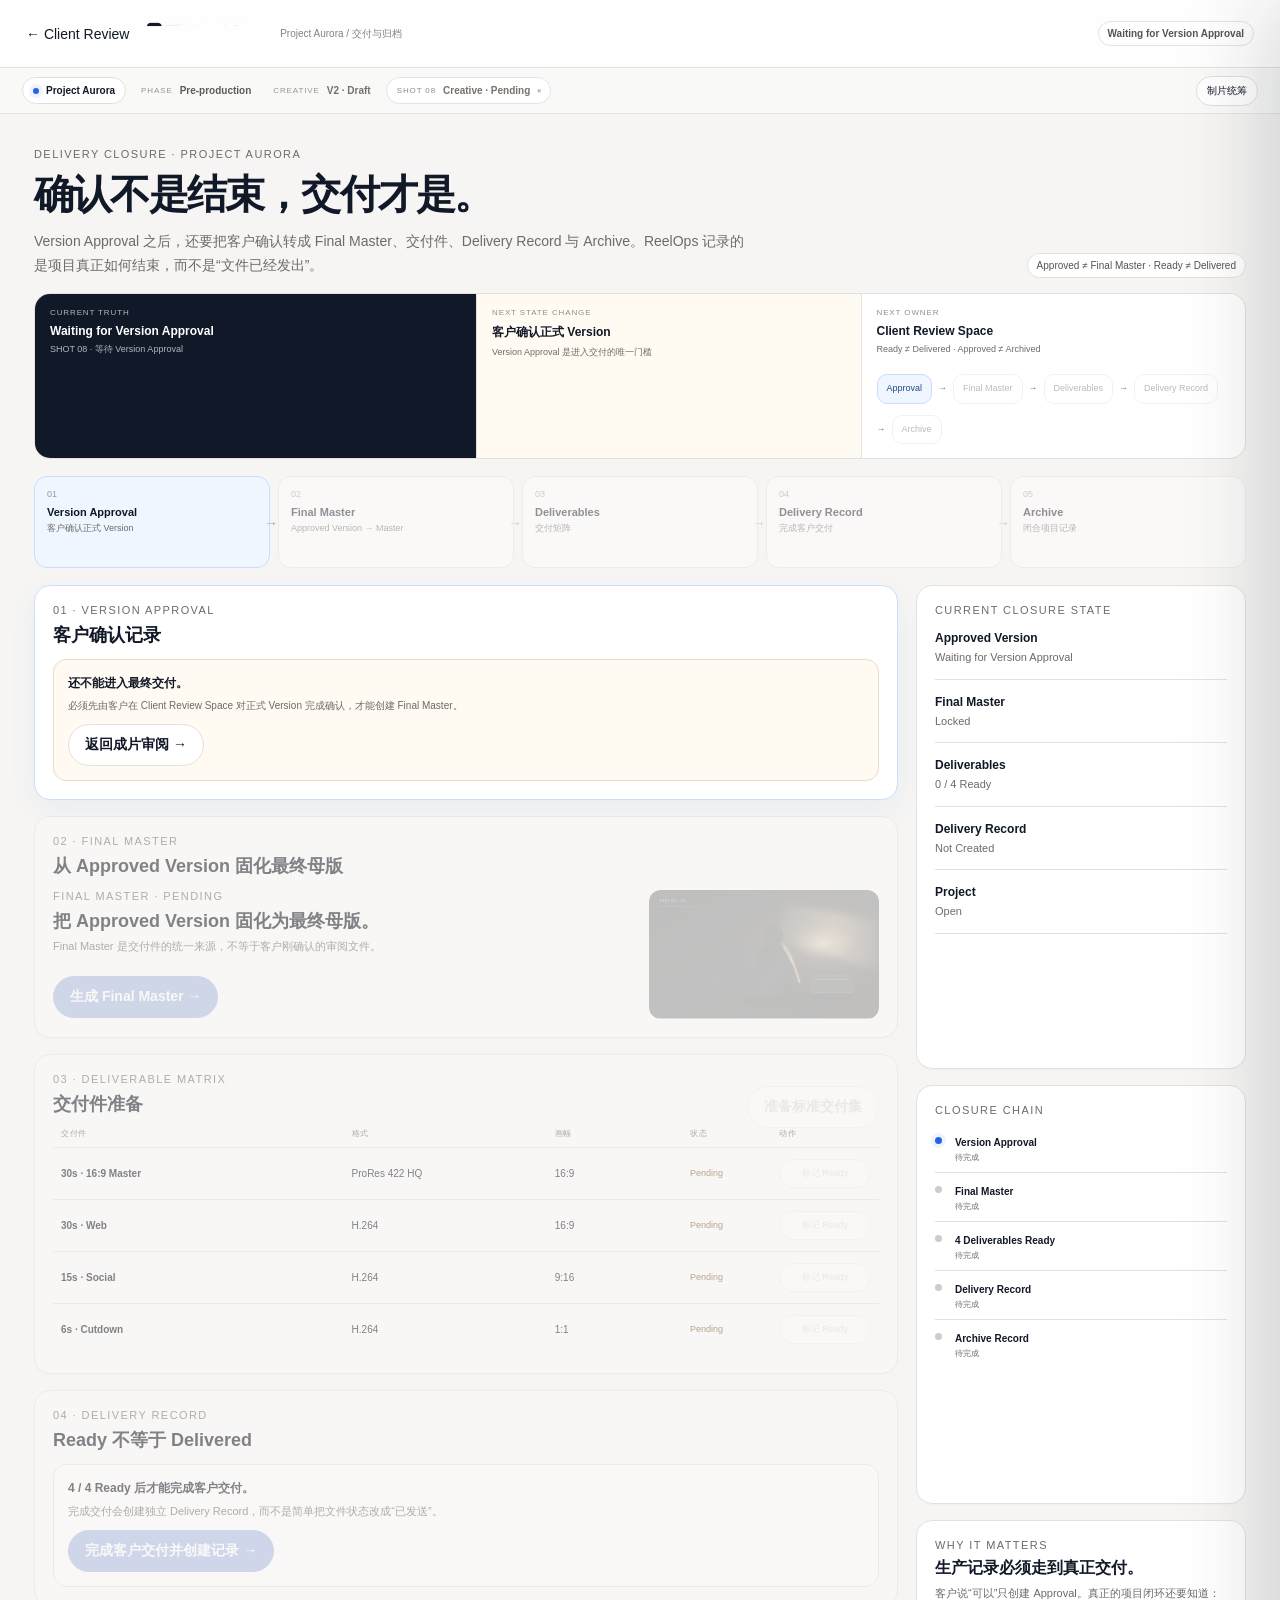
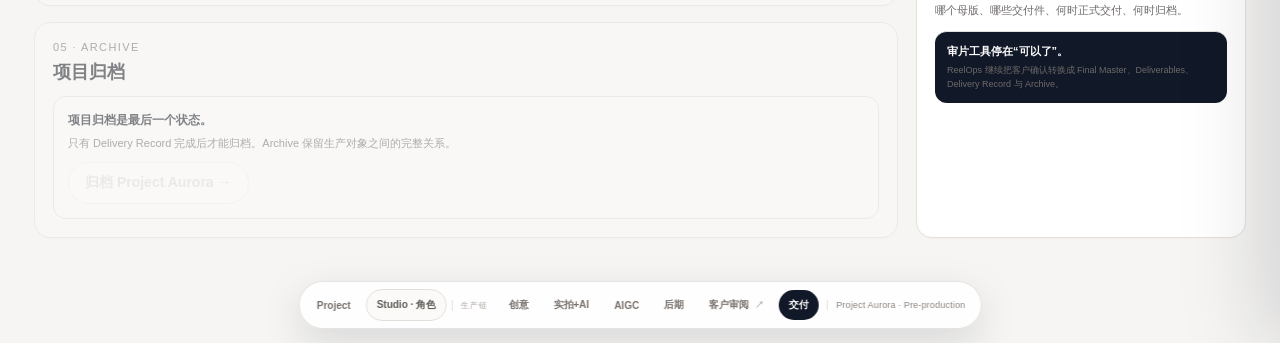
==== commit 165a134c: "Rebuild Delivery around approval, record, and archive closure" ====
--- a/delivery.html
+++ b/delivery.html
@@ -1,41 +1,33 @@
 <!doctype html><html lang="zh-CN"><head><meta charset="utf-8"><meta name="viewport" content="width=device-width,initial-scale=1"><title>ReelOps · 交付与归档</title><link rel="stylesheet" href="styles.css"><link rel="stylesheet" href="flow.css"><script src="state.js"></script><script defer src="workflow.js"></script><style>
-.deliveryPage{background:#f4f5f6}.deliveryShell{max-width:1380px;margin:0 auto;padding:36px 36px 110px}.deliveryHero{display:flex;align-items:flex-end;justify-content:space-between;gap:22px;margin-bottom:18px}.deliveryHero h1{font-size:40px;letter-spacing:-.045em;margin:7px 0 8px}.deliveryHero p{max-width:760px;color:var(--muted);line-height:1.7;margin:0}.deliveryGrid{display:grid;grid-template-columns:minmax(0,1fr) 340px;gap:18px}.stack{display:grid;gap:18px}.deliveryPanel{background:#fff;border:1px solid var(--line);border-radius:18px;padding:19px}.panelHead{display:flex;justify-content:space-between;align-items:end;gap:14px;margin-bottom:14px}.panelHead h2{font-size:18px;margin:4px 0 0}.panelHead span{font-size:10px;color:var(--muted)}.deliveryRail{display:grid;grid-template-columns:repeat(5,1fr);gap:8px}.railStep{min-height:104px;border:1px solid var(--line);border-radius:13px;padding:12px;background:#fbfbfa;position:relative}.railStep:after{content:'→';position:absolute;right:-9px;top:42%;color:#b8b2ac}.railStep:last-child:after{display:none}.railStep .n{font-size:9px;color:#999}.railStep b{display:block;font-size:11px;margin-top:8px}.railStep span{display:block;font-size:9px;color:var(--muted);line-height:1.45;margin-top:5px}.railStep.done{background:var(--green2);border-color:#cae5d5}.railStep.current{background:var(--blue2);border-color:#cbdcff}.railStep.locked{opacity:.47}.approvalRecord{display:grid;grid-template-columns:1.2fr .8fr;gap:14px}.recordCard{border:1px solid var(--line);border-radius:14px;padding:14px;background:#fbfbfa}.recordCard .k{font-size:9px;letter-spacing:.1em;color:var(--muted)}.recordCard strong{display:block;font-size:16px;margin-top:8px}.recordCard span{display:block;font-size:10px;color:var(--muted);line-height:1.55;margin-top:5px}.masterCard{border:1px solid var(--line);border-radius:15px;padding:16px;background:#fff;display:grid;grid-template-columns:minmax(0,1fr) auto;gap:16px;align-items:center}.masterMeta{display:flex;gap:7px;flex-wrap:wrap;margin-top:10px}.masterMeta span{font-size:9px;border:1px solid var(--line);border-radius:999px;padding:6px 8px;color:var(--muted)}.masterPreview{width:148px;aspect-ratio:16/9;border-radius:11px;background-image:url('assets/shot08-hero.svg');background-size:cover;background-position:center;border:1px solid var(--line)}.matrixTable{border:1px solid var(--line);border-radius:14px;overflow:hidden}.matrixHead,.matrixLine{display:grid;grid-template-columns:minmax(160px,1.5fr) 110px 105px 100px auto;gap:10px;align-items:center;padding:11px 13px}.matrixHead{background:#faf9f7;color:var(--muted);font-size:9px;letter-spacing:.06em}.matrixLine{border-top:1px solid var(--line);font-size:11px}.matrixLine .status{justify-self:start;border:1px solid var(--line);border-radius:999px;padding:5px 7px;font-size:9px}.matrixLine .status.ready{background:var(--green2);border-color:#cae5d5;color:#17613e}.matrixLine .status.pending{background:#fff7e8;border-color:#eadcc7;color:#865a1b}.rowBtn{border:1px solid var(--line);background:#fff;border-radius:999px;padding:7px 9px;font-size:9px;cursor:pointer}.rowBtn:disabled{opacity:.45}.deliveryRecord{border:1px solid var(--line);border-radius:15px;padding:15px;background:#fbfbfa}.recordGrid{display:grid;grid-template-columns:1fr 1fr;gap:10px;margin-top:11px}.recordField{padding:10px;border:1px solid var(--line);border-radius:11px;background:#fff}.recordField small{display:block;font-size:8px;letter-spacing:.08em;color:var(--muted)}.recordField b{display:block;font-size:11px;margin-top:5px}.stateBlock{padding:13px 0}.sideSteps{display:grid;gap:8px}.sideStep{display:flex;gap:10px;align-items:flex-start;padding:10px 0;border-bottom:1px solid var(--line)}.sideStep:last-child{border-bottom:0}.sideDot{width:8px;height:8px;border-radius:50%;background:#c9c5c0;margin-top:4px;flex:0 0 auto}.sideStep.done .sideDot{background:var(--green)}.sideStep.current .sideDot{background:var(--blue)}.sideStep b{font-size:10px}.sideStep span{display:block;font-size:9px;color:var(--muted);line-height:1.45;margin-top:3px}.lockedNotice{border:1px solid #eadcc7;background:#fffaf2;border-radius:14px;padding:14px}.lockedNotice b{font-size:12px}.lockedNotice p{font-size:10px;color:#766d62;line-height:1.55;margin:6px 0 0}.finalState{border:1px solid #cae5d5;background:var(--green2);border-radius:14px;padding:14px}.finalState b{font-size:12px}.finalState p{font-size:10px;color:#496956;line-height:1.55;margin:6px 0 0}@media(max-width:980px){.deliveryGrid{grid-template-columns:1fr}.deliveryRail{grid-template-columns:1fr 1fr}.railStep:after{display:none}.approvalRecord{grid-template-columns:1fr}.matrixHead,.matrixLine{grid-template-columns:1.4fr 90px 90px}.matrixHead>*:nth-child(4),.matrixHead>*:nth-child(5),.matrixLine>*:nth-child(4),.matrixLine>*:nth-child(5){display:none}}@media(max-width:620px){.deliveryShell{padding:24px 16px 100px}.deliveryHero{display:block}.deliveryHero h1{font-size:32px}.deliveryRail,.recordGrid{grid-template-columns:1fr}.masterCard{grid-template-columns:1fr}.masterPreview{width:100%}}
+.deliveryPage{background:#f4f5f6}.deliveryShell{max-width:1280px;margin:0 auto;padding:34px 34px 105px}.deliveryHero{display:flex;justify-content:space-between;align-items:end;gap:22px;margin-bottom:18px}.deliveryHero h1{font-size:40px;letter-spacing:-.045em;margin:7px 0 8px}.deliveryHero p{max-width:720px;color:var(--muted);line-height:1.7;margin:0}.deliveryRail{display:grid;grid-template-columns:repeat(5,1fr);gap:8px;margin:17px 0}.railStep{border:1px solid var(--line);border-radius:13px;padding:12px;background:#fff;min-height:92px;position:relative}.railStep:after{content:'→';position:absolute;right:-9px;top:42%;color:#aaa}.railStep:last-child:after{display:none}.railStep .n{font-size:9px;color:#999}.railStep b{display:block;font-size:11px;margin-top:7px}.railStep span{display:block;font-size:9px;color:var(--muted);line-height:1.45;margin-top:4px}.railStep.done{background:var(--green2);border-color:#c8e7d4}.railStep.current{background:var(--blue2);border-color:#cbdcff}.railStep.locked{opacity:.45}.deliveryGrid{display:grid;grid-template-columns:minmax(0,1fr) 330px;gap:18px}.stack{display:grid;gap:16px}.deliveryPanel{border:1px solid var(--line);background:#fff;border-radius:16px;padding:18px}.approvalRecord{display:grid;grid-template-columns:1.4fr .6fr;gap:10px}.recordCard,.recordField{border:1px solid var(--line);border-radius:12px;padding:12px;background:#fbfbfa}.recordCard .k,.recordField small{display:block;font-size:8px;letter-spacing:.1em;color:var(--muted)}.recordCard strong,.recordField b{display:block;font-size:12px;margin-top:6px}.recordCard span{display:block;font-size:9px;color:var(--muted);line-height:1.5;margin-top:5px}.lockedNotice{border:1px solid #eadcc7;background:#fffaf2;border-radius:13px;padding:14px}.lockedNotice b{font-size:12px}.lockedNotice p{font-size:10px;color:var(--muted);line-height:1.55;margin:6px 0 0}.masterCard{display:grid;grid-template-columns:minmax(0,1fr) 230px;gap:16px;align-items:center}.masterPreview{aspect-ratio:16/9;border-radius:12px;background-image:url('assets/shot08-v4.svg');background-size:cover;background-position:center}.masterMeta{display:flex;gap:6px;flex-wrap:wrap;margin-top:10px}.masterMeta span{font-size:8px;border:1px solid var(--line);border-radius:999px;padding:6px 8px;background:#fff}.matrixHead,.matrixLine{display:grid;grid-template-columns:1.45fr 1fr .65fr 80px 92px;gap:9px;align-items:center}.matrixHead{padding:0 8px 8px;font-size:8px;letter-spacing:.08em;color:var(--muted)}.matrixLine{padding:11px 8px;border-top:1px solid var(--line);font-size:10px}.matrixLine b{font-size:10px}.matrixLine .status{font-size:9px}.status.ready{color:#17613e}.status.pending{color:#8a5a15}.rowBtn{border:1px solid var(--line);background:#fff;border-radius:999px;padding:7px 8px;font-size:9px;cursor:pointer}.rowBtn:disabled{opacity:.45;cursor:not-allowed}.deliveryRecord{border:1px solid var(--line);border-radius:13px;padding:14px;background:#fbfbfa}.recordGrid{display:grid;grid-template-columns:repeat(4,1fr);gap:8px;margin-top:10px}.finalState{border:1px solid #c8e7d4;background:var(--green2);border-radius:14px;padding:15px}.finalState b{font-size:13px}.finalState p{font-size:10px;color:#52705f;line-height:1.55;margin:6px 0 0}.sideStep{display:grid;grid-template-columns:12px 1fr;gap:8px;padding:9px 0;border-bottom:1px solid var(--line)}.sideStep:last-child{border-bottom:0}.sideDot{width:7px;height:7px;border-radius:50%;background:#d0cbc6;margin-top:4px}.sideStep.done .sideDot{background:#17824f}.sideStep.current .sideDot{background:#2563eb;box-shadow:0 0 0 4px rgba(37,99,235,.08)}.sideStep b{font-size:10px}.sideStep div span{display:block;font-size:8px;color:var(--muted);margin-top:3px}.closureWhy{margin-top:12px;padding-top:12px;border-top:1px solid var(--line)}.closureWhy b{display:block;font-size:11px}.closureWhy span{display:block;font-size:9px;color:var(--muted);line-height:1.55;margin-top:5px}@media(max-width:900px){.deliveryHero{display:block}.deliveryRail{grid-template-columns:1fr 1fr}.railStep:after{display:none}.deliveryGrid{grid-template-columns:1fr}.masterCard,.approvalRecord{grid-template-columns:1fr}.recordGrid{grid-template-columns:1fr 1fr}.matrixHead{display:none}.matrixLine{grid-template-columns:1fr 1fr}.matrixLine>*:nth-child(3),.matrixLine>*:nth-child(4){display:none}}
 </style></head><body class="appBody deliveryPage">
-<header class="appTop"><a href="review.html?stage=versions">← 客户审阅</a><a href="index.html"><img class="logo-img" src="assets/reelops-logo-crop.png" alt="ReelOps"></a><span class="crumb">Project Aurora / 交付与归档</span><div class="right"><span class="pill" id="deliveryBadge">Waiting for Version Approval</span></div></header>
-<main class="deliveryShell">
-<section class="deliveryHero"><div><div class="eyebrow">DELIVERY & ARCHIVE</div><h1>确认不是结束，交付才是。</h1><p>Version Approval 只确认成片版本。ReelOps 继续记录 Final Master、Deliverable Matrix、客户交付以及项目归档，直到商业影像项目真正闭环。</p></div><a class="btn" href="project.html">返回 Project Aurora →</a></section>
-<section class="deliveryPanel" style="margin-bottom:18px"><div class="panelHead"><div><div class="eyebrow">FINAL STAGE</div><h2>从客户确认到项目归档</h2></div><span>每一步都是独立生产状态</span></div><div class="deliveryRail" id="deliveryRail"></div></section>
+<header class="appTop"><a href="review.html?stage=versions">← Client Review</a><a href="index.html"><img class="logo-img" src="assets/reelops-logo-crop.png" alt="ReelOps"></a><span class="crumb">Project Aurora / 交付与归档</span><div class="right"><span class="pill" id="deliveryBadge">Waiting for Version Approval</span></div></header>
+<main class="deliveryShell"><section class="deliveryHero"><div><div class="eyebrow">DELIVERY CLOSURE · PROJECT AURORA</div><h1>确认不是结束，交付才是。</h1><p>Version Approval 之后，还要把客户确认转成 Final Master、交付件、Delivery Record 与 Archive。ReelOps 记录的是项目真正如何结束，而不是“文件已经发出”。</p></div><span class="pill">Approved ≠ Final Master · Ready ≠ Delivered</span></section>
+<div class="deliveryRail" id="deliveryRail"></div>
 <div class="deliveryGrid"><div class="stack">
-<section class="deliveryPanel"><div class="panelHead"><div><div class="eyebrow">01 · VERSION APPROVAL</div><h2>正式确认记录</h2></div><span>Approval ≠ Master</span></div><div id="approvalArea"></div></section>
-<section class="deliveryPanel"><div class="panelHead"><div><div class="eyebrow">02 · FINAL MASTER</div><h2>从 Approved Version 生成最终母版</h2></div><span>唯一来源：SHOT 08 · V4 Approved</span></div><div id="masterArea"></div></section>
-<section class="deliveryPanel"><div class="panelHead"><div><div class="eyebrow">03 · DELIVERABLE MATRIX</div><h2>交付件矩阵</h2></div><button class="btn" id="standardSet">准备标准交付集</button></div><div class="matrixTable"><div class="matrixHead"><span>交付件</span><span>格式</span><span>画幅</span><span>状态</span><span>动作</span></div><div id="matrixBody"></div></div><p class="small" style="margin:11px 0 0">交付件来自 Final Master，并保留与 Approved V4 的关系。这里演示生产状态，不代表真实文件已上传。</p></section>
-<section class="deliveryPanel"><div class="panelHead"><div><div class="eyebrow">04 · DELIVERY RECORD</div><h2>客户交付记录</h2></div><span>Ready ≠ Delivered</span></div><div id="recordArea"></div></section>
-<section class="deliveryPanel"><div class="panelHead"><div><div class="eyebrow">05 · ARCHIVE</div><h2>归档完整项目上下文</h2></div><span>Project closure</span></div><div id="archiveArea"></div></section>
-</div><aside class="stack">
-<section class="deliveryPanel"><div class="eyebrow">PROJECT STATE</div><div class="stateBlock"><b>成片版本</b><span id="versionState">V4 · Waiting</span></div><div class="stateBlock"><b>Final Master</b><span id="masterState">未生成</span></div><div class="stateBlock"><b>Deliverables</b><span id="deliverableState">0 / 4 Ready</span></div><div class="stateBlock"><b>Delivery Record</b><span id="recordState">未创建</span></div><div class="stateBlock"><b>Project</b><span id="projectState">Delivery Locked</span></div></section>
-<section class="deliveryPanel"><div class="eyebrow">CLOSURE CHECK</div><div class="sideSteps" id="closureSteps"></div></section>
-<section class="deliveryPanel"><div class="eyebrow">WHY IT MATTERS</div><p class="small" style="font-size:10px;margin:9px 0 0">如果系统只停在“客户说可以”，它仍然只是审片工具。Delivery Record 与 Archive 把确认结果真正变成可追溯的商业交付记录。</p></section>
-</aside></div></main><div class="toast" id="toast"></div>
+<section class="deliveryPanel"><div class="eyebrow">01 · VERSION APPROVAL</div><h2 style="font-size:18px;margin:7px 0 12px">客户确认记录</h2><div id="approvalArea"></div></section>
+<section class="deliveryPanel"><div class="eyebrow">02 · FINAL MASTER</div><h2 style="font-size:18px;margin:7px 0 12px">从 Approved Version 固化最终母版</h2><div id="masterArea"></div></section>
+<section class="deliveryPanel"><div class="eyebrow">03 · DELIVERABLE MATRIX</div><div style="display:flex;justify-content:space-between;gap:12px;align-items:end"><h2 style="font-size:18px;margin:7px 0 12px">交付件准备</h2><button class="btn" id="standardSet">准备标准交付集</button></div><div class="matrixHead"><span>交付件</span><span>格式</span><span>画幅</span><span>状态</span><span>动作</span></div><div id="matrixBody"></div></section>
+<section class="deliveryPanel"><div class="eyebrow">04 · DELIVERY RECORD</div><h2 style="font-size:18px;margin:7px 0 12px">Ready 不等于 Delivered</h2><div id="recordArea"></div></section>
+<section class="deliveryPanel"><div class="eyebrow">05 · ARCHIVE</div><h2 style="font-size:18px;margin:7px 0 12px">项目归档</h2><div id="archiveArea"></div></section>
+</div><aside class="stack"><section class="deliveryPanel"><div class="eyebrow">CURRENT CLOSURE STATE</div><div class="stateBlock"><b>Approved Version</b><span id="versionState">Waiting for Version Approval</span></div><div class="stateBlock"><b>Final Master</b><span id="masterState">Locked</span></div><div class="stateBlock"><b>Deliverables</b><span id="deliverableState">0 / 4 Ready</span></div><div class="stateBlock"><b>Delivery Record</b><span id="recordState">Not Created</span></div><div class="stateBlock"><b>Project</b><span id="projectState">Open</span></div></section>
+<section class="deliveryPanel"><div class="eyebrow">CLOSURE CHAIN</div><div id="closureSteps" style="margin-top:8px"></div></section>
+<section class="deliveryPanel"><div class="eyebrow">WHY IT MATTERS</div><h3 style="font-size:16px;margin:7px 0 6px">生产记录必须走到真正交付。</h3><p class="small">客户说“可以”只创建 Approval。真正的项目闭环还要知道：哪个母版、哪些交付件、何时正式交付、何时归档。</p></section></aside></div></main><div class="toast" id="toast"></div>
 <script>
-const $=s=>document.querySelector(s), state=()=>ReelOpsState.get();
-const deliverables=[
-  {name:'30s · 16:9 Master',format:'ProRes',ratio:'16:9'},
-  {name:'30s · Web',format:'H.264',ratio:'16:9'},
-  {name:'15s · Social',format:'H.264',ratio:'9:16'},
-  {name:'6s · Cutdown',format:'H.264',ratio:'1:1'}
-];
-function toast(t){const e=$('#toast');e.textContent=t;e.classList.add('show');setTimeout(()=>e.classList.remove('show'),1600)}
-function fmtTime(v){if(!v)return '—';try{return new Date(v).toLocaleString('zh-CN',{month:'2-digit',day:'2-digit',hour:'2-digit',minute:'2-digit'})}catch(e){return 'Recorded'}}
-function render(){const s=state(),items=s.deliveryItems||[false,false,false,false],ready=items.filter(Boolean).length;
- $('#deliveryBadge').textContent=ReelOpsState.deliveryLabel(s);$('#versionState').textContent=s.approval?'SHOT 08 · V4 · Approved':'等待 Version Approval';$('#masterState').textContent=s.finalMasterReady?'Final Master · Ready':'未生成';$('#deliverableState').textContent=ready+' / 4 Ready';$('#recordState').textContent=s.deliveryRecord?'DLV-AURORA-001 · Complete':'未创建';$('#projectState').textContent=s.archiveRecord?'Archived':s.deliveryRecord?'Delivered':s.approval?'Delivery In Progress':'Delivery Locked';
- const rails=[['Version Approval',s.approval,!s.approval,'客户确认正式版本'],['Final Master',s.finalMasterReady,s.approval&&!s.finalMasterReady,'Approved V4 → Master'],['Deliverables',ready===4,s.finalMasterReady&&ready<4,'交付矩阵'],['Delivery Record',s.deliveryRecord,ready===4&&!s.deliveryRecord,'完成客户交付'],['Archive',s.archiveRecord,s.deliveryRecord&&!s.archiveRecord,'闭合项目记录']];$('#deliveryRail').innerHTML=rails.map((x,i)=>`<div class="railStep ${x[1]?'done':x[2]?'current':'locked'}"><div class="n">0${i+1}</div><b>${x[0]}</b><span>${x[3]}</span></div>`).join('');
- $('#approvalArea').innerHTML=s.approval?`<div class="approvalRecord"><div class="recordCard"><div class="k">VERSION APPROVAL RECORD</div><strong>SHOT 08 · V4 · Approved</strong><span>客户对正式提交的 V4 完成确认。Approval 是独立记录，不覆盖 Version 对象。</span></div><div class="recordCard"><div class="k">RECORDED</div><strong>${fmtTime(s.approvalAt)}</strong><span>Source · Client Review Space</span></div></div>`:`<div class="lockedNotice"><b>还不能进入最终交付。</b><p>必须先由客户在 Client Review Space 对正式 Version 完成确认，ReelOps 才允许创建 Final Master。</p><a class="btn" href="review.html?stage=versions" style="margin-top:10px">返回成片审阅 →</a></div>`;
- $('#masterArea').innerHTML=s.finalMasterReady?`<div class="masterCard"><div><div class="eyebrow">FINAL MASTER · READY</div><h3 style="font-size:18px;margin:7px 0 5px">AURORA_SH08_V4_MASTER</h3><p class="small">Source Version · V4 Approved · SHOT 08 Hero Reveal</p><div class="masterMeta"><span>Approved source</span><span>Master record</span><span>Locked lineage</span></div></div><div class="masterPreview"></div></div>`:`<div class="masterCard"><div><div class="eyebrow">FINAL MASTER · PENDING</div><h3 style="font-size:18px;margin:7px 0 5px">把 Approved V4 固化为最终母版。</h3><p class="small">Final Master 是交付件的统一来源，不等于客户刚刚确认的审阅文件。</p><button class="btn blue" id="createMaster" style="margin-top:10px" ${s.approval?'':'disabled'}>生成 Final Master →</button></div><div class="masterPreview" style="opacity:.45"></div></div>`;
+const $=s=>document.querySelector(s),state=()=>ReelOpsState.get();
+const deliverables=[{name:'30s · 16:9 Master',format:'ProRes 422 HQ',ratio:'16:9'},{name:'30s · Web',format:'H.264',ratio:'16:9'},{name:'15s · Social',format:'H.264',ratio:'9:16'},{name:'6s · Cutdown',format:'H.264',ratio:'1:1'}];
+function toast(t){const e=$('#toast');if(!e)return;e.textContent=t;e.classList.add('show');setTimeout(()=>e.classList.remove('show'),1600)}
+function fmt(v){if(!v)return '—';try{return new Date(v).toLocaleString('zh-CN',{month:'2-digit',day:'2-digit',hour:'2-digit',minute:'2-digit'})}catch(e){return 'Recorded'}}
+function render(){const s=state(),v=s.approval?(s.approvedVersion||'V4'):null,items=s.deliveryItems||[false,false,false,false],ready=items.filter(Boolean).length;
+ $('#deliveryBadge').textContent=ReelOpsState.deliveryLabel(s);$('#versionState').textContent=v?`SHOT 08 · ${v} · Approved`:'Waiting for Version Approval';$('#masterState').textContent=s.finalMasterReady?'Ready':s.approval?'Pending':'Locked';$('#deliverableState').textContent=ready+' / 4 Ready';$('#recordState').textContent=s.deliveryRecord?'Complete':'Not Created';$('#projectState').textContent=s.archiveRecord?'Archived':s.deliveryRecord?'Delivered':'Open';
+ const rails=[['Version Approval',!!s.approval,!s.approval,'客户确认正式 Version'],['Final Master',!!s.finalMasterReady,!!s.approval&&!s.finalMasterReady,`${v||'Approved Version'} → Master`],['Deliverables',ready===4,!!s.finalMasterReady&&ready<4,'交付矩阵'],['Delivery Record',!!s.deliveryRecord,ready===4&&!s.deliveryRecord,'完成客户交付'],['Archive',!!s.archiveRecord,!!s.deliveryRecord&&!s.archiveRecord,'闭合项目记录']];$('#deliveryRail').innerHTML=rails.map((x,i)=>`<div class="railStep ${x[1]?'done':x[2]?'current':'locked'}"><div class="n">0${i+1}</div><b>${x[0]}</b><span>${x[3]}</span></div>`).join('');
+ $('#approvalArea').innerHTML=s.approval?`<div class="approvalRecord"><div class="recordCard"><div class="k">VERSION APPROVAL RECORD</div><strong>SHOT 08 · ${v} · Approved</strong><span>客户对正式提交的 ${v} 完成确认。Approval 是独立记录，不覆盖 Version 对象。</span></div><div class="recordCard"><div class="k">RECORDED</div><strong>${fmt(s.approvalAt)}</strong><span>Source · Client Review Space</span></div></div>`:`<div class="lockedNotice"><b>还不能进入最终交付。</b><p>必须先由客户在 Client Review Space 对正式 Version 完成确认，才能创建 Final Master。</p><a class="btn" href="review.html?stage=versions" style="margin-top:10px">返回成片审阅 →</a></div>`;
+ const masterName=`AURORA_SH08_${v||'APPROVED'}_MASTER`;$('#masterArea').innerHTML=s.finalMasterReady?`<div class="masterCard"><div><div class="eyebrow">FINAL MASTER · READY</div><h3 style="font-size:18px;margin:7px 0 5px">${masterName}</h3><p class="small">Source Version · ${v} Approved · SHOT 08 Hero Reveal</p><div class="masterMeta"><span>Approved source</span><span>Master record</span><span>Locked lineage</span></div></div><div class="masterPreview" style="background-image:url('assets/${v==='V3'?'shot08-v3.svg':'shot08-v4.svg'}')"></div></div>`:`<div class="masterCard"><div><div class="eyebrow">FINAL MASTER · PENDING</div><h3 style="font-size:18px;margin:7px 0 5px">把 Approved Version 固化为最终母版。</h3><p class="small">Final Master 是交付件的统一来源，不等于客户刚确认的审阅文件。</p><button class="btn blue" id="createMaster" style="margin-top:10px" ${s.approval?'':'disabled'}>生成 Final Master →</button></div><div class="masterPreview" style="opacity:.45;background-image:url('assets/${v==='V3'?'shot08-v3.svg':'shot08-v4.svg'}')"></div></div>`;
  $('#matrixBody').innerHTML=deliverables.map((d,i)=>`<div class="matrixLine"><b>${d.name}</b><span>${d.format}</span><span>${d.ratio}</span><span class="status ${items[i]?'ready':'pending'}">${items[i]?'Ready':'Pending'}</span><button class="rowBtn" data-item="${i}" ${!s.finalMasterReady||items[i]?'disabled':''}>${items[i]?'Ready ✓':'标记 Ready'}</button></div>`).join('');$('#standardSet').disabled=!s.finalMasterReady||ready>=3;
- $('#recordArea').innerHTML=s.deliveryRecord?`<div class="deliveryRecord"><div class="eyebrow">DELIVERY RECORD · COMPLETE</div><div class="recordGrid"><div class="recordField"><small>RECORD ID</small><b>DLV-AURORA-001</b></div><div class="recordField"><small>STATUS</small><b>Delivered</b></div><div class="recordField"><small>SOURCE</small><b>Final Master / V4 Approved</b></div><div class="recordField"><small>RECORDED</small><b>${fmtTime(s.deliveryRecordAt)}</b></div></div><p class="small" style="margin:11px 0 0">4 个交付件已经形成正式交付记录。此记录与 Version Approval 分开保存。</p></div>`:`<div class="deliveryRecord"><b style="font-size:12px">4 / 4 Ready 后才能完成客户交付。</b><p class="small" style="margin:6px 0 10px">完成交付会创建独立 Delivery Record，而不是简单把文件状态改成“已发送”。</p><button class="btn blue" id="completeDelivery" ${ready===4&&s.finalMasterReady?'':'disabled'}>完成客户交付并创建记录 →</button></div>`;
- $('#archiveArea').innerHTML=s.archiveRecord?`<div class="finalState"><b>Project Aurora 已归档 ✓</b><p>Creative Direction、Shot Context、Assets、Versions、Approvals、Final Master 与 Delivery Record 已形成一条完整项目记录。</p><div class="recordGrid"><div class="recordField"><small>ARCHIVE ID</small><b>ARC-AURORA-001</b></div><div class="recordField"><small>ARCHIVED</small><b>${fmtTime(s.archiveAt)}</b></div></div></div>`:`<div class="deliveryRecord"><b style="font-size:12px">项目归档是最后一个状态。</b><p class="small" style="margin:6px 0 10px">只有 Delivery Record 完成后才能归档。归档保留创意、生产、版本、确认与交付之间的关系。</p><button class="btn" id="archiveProject" ${s.deliveryRecord?'':'disabled'}>归档 Project Aurora →</button></div>`;
- const closure=[['Version Approval',s.approval],['Final Master',s.finalMasterReady],['4 Deliverables Ready',ready===4],['Delivery Record',s.deliveryRecord],['Archive Record',s.archiveRecord]];$('#closureSteps').innerHTML=closure.map((x,i)=>`<div class="sideStep ${x[1]?'done':(!closure.slice(0,i).some(y=>!y[1])?'current':'')}"><span class="sideDot"></span><div><b>${x[0]}</b><span>${x[1]?'已记录':'待完成'}</span></div></div>`).join('');
- bind();}
-function bind(){const s=state();$('#createMaster')?.addEventListener('click',()=>{ReelOpsState.set({finalMasterReady:true});toast('Final Master 已从 Approved V4 创建');render()});document.querySelectorAll('[data-item]').forEach(b=>b.addEventListener('click',()=>{const i=Number(b.dataset.item),items=[...(state().deliveryItems||[false,false,false,false])];items[i]=true;ReelOpsState.set({deliveryItems:items});toast(deliverables[i].name+' 已标记 Ready');render()}));$('#standardSet')?.addEventListener('click',()=>{const items=[...(state().deliveryItems||[false,false,false,false])];items[0]=items[1]=items[2]=true;ReelOpsState.set({deliveryItems:items});toast('标准交付集已准备：3 / 4 Ready');render()});$('#completeDelivery')?.addEventListener('click',()=>{const now=new Date().toISOString();ReelOpsState.set({deliveryRecord:true,deliveryRecordAt:now,delivered:true});toast('Delivery Record DLV-AURORA-001 已创建');render()});$('#archiveProject')?.addEventListener('click',()=>{const now=new Date().toISOString();ReelOpsState.set({archiveRecord:true,archiveAt:now,archived:true});toast('Project Aurora 已归档');render()})}
-render();window.addEventListener('reelops:state',()=>{});
+ $('#recordArea').innerHTML=s.deliveryRecord?`<div class="deliveryRecord"><div class="eyebrow">DELIVERY RECORD · COMPLETE</div><div class="recordGrid"><div class="recordField"><small>RECORD ID</small><b>DLV-AURORA-001</b></div><div class="recordField"><small>STATUS</small><b>Delivered</b></div><div class="recordField"><small>SOURCE</small><b>${v} Approved → Final Master</b></div><div class="recordField"><small>RECORDED</small><b>${fmt(s.deliveryRecordAt)}</b></div></div><p class="small" style="margin:11px 0 0">4 个交付件已经形成正式交付记录。此记录与 Version Approval 分开保存。</p></div>`:`<div class="deliveryRecord"><b style="font-size:12px">4 / 4 Ready 后才能完成客户交付。</b><p class="small" style="margin:6px 0 10px">完成交付会创建独立 Delivery Record，而不是简单把文件状态改成“已发送”。</p><button class="btn blue" id="completeDelivery" ${ready===4&&s.finalMasterReady?'':'disabled'}>完成客户交付并创建记录 →</button></div>`;
+ $('#archiveArea').innerHTML=s.archiveRecord?`<div class="finalState"><b>Project Aurora 已归档 ✓</b><p>Creative Direction、SHOT 08、Assets、Versions、Approvals、Final Master 与 Delivery Record 已形成一条完整项目记录。</p><div class="recordGrid"><div class="recordField"><small>ARCHIVE ID</small><b>ARC-AURORA-001</b></div><div class="recordField"><small>ARCHIVED</small><b>${fmt(s.archiveAt)}</b></div></div></div>`:`<div class="deliveryRecord"><b style="font-size:12px">项目归档是最后一个状态。</b><p class="small" style="margin:6px 0 10px">只有 Delivery Record 完成后才能归档。Archive 保留生产对象之间的完整关系。</p><button class="btn" id="archiveProject" ${s.deliveryRecord?'':'disabled'}>归档 Project Aurora →</button></div>`;
+ const closure=[['Version Approval',!!s.approval],['Final Master',!!s.finalMasterReady],['4 Deliverables Ready',ready===4],['Delivery Record',!!s.deliveryRecord],['Archive Record',!!s.archiveRecord]];let firstOpen=closure.findIndex(x=>!x[1]);$('#closureSteps').innerHTML=closure.map((x,i)=>`<div class="sideStep ${x[1]?'done':i===firstOpen?'current':''}"><span class="sideDot"></span><div><b>${x[0]}</b><span>${x[1]?'已记录':'待完成'}</span></div></div>`).join('');bind();
+}
+function bind(){$('#createMaster')?.addEventListener('click',()=>{const s=state();if(!s.approval)return;ReelOpsState.set({finalMasterReady:true});toast(`Final Master 已从 ${s.approvedVersion||'Approved Version'} 创建`)});document.querySelectorAll('[data-item]').forEach(b=>b.addEventListener('click',()=>{const i=Number(b.dataset.item),items=[...(state().deliveryItems||[false,false,false,false])];items[i]=true;ReelOpsState.set({deliveryItems:items});toast(deliverables[i].name+' 已标记 Ready')}));$('#standardSet')?.addEventListener('click',()=>{const items=[...(state().deliveryItems||[false,false,false,false])];items[0]=items[1]=items[2]=true;ReelOpsState.set({deliveryItems:items});toast('标准交付集已准备：3 / 4 Ready')});$('#completeDelivery')?.addEventListener('click',()=>{ReelOpsState.set({deliveryRecord:true,deliveryRecordAt:new Date().toISOString()});toast('Delivery Record DLV-AURORA-001 已创建')});$('#archiveProject')?.addEventListener('click',()=>{ReelOpsState.set({archiveRecord:true,archiveAt:new Date().toISOString()});toast('Project Aurora 已归档')})}
+render();window.addEventListener('reelops:state',()=>setTimeout(render,0));
 </script></body></html>
--- a/flow.css
+++ b/flow.css
@@ -1,3 +1,7 @@
 body{opacity:1;transform:none;transition:opacity .16s ease,transform .16s ease}body.page-enter{animation:reelopsEnter .28s ease both}body.is-leaving{opacity:.15;transform:translateY(4px)}@keyframes reelopsEnter{from{opacity:0;transform:translateY(7px)}to{opacity:1;transform:none}}.flowDock{position:fixed;left:50%;bottom:18px;transform:translateX(-50%);z-index:120;display:flex;align-items:center;gap:5px;padding:7px;background:rgba(255,255,255,.9);border:1px solid rgba(228,225,221,.9);box-shadow:0 14px 42px rgba(17,24,39,.13);backdrop-filter:blur(18px);border-radius:999px;max-width:calc(100vw - 28px)}.flowDock a{display:flex;align-items:center;gap:6px;padding:8px 10px;border-radius:999px;color:#77706b;font-size:10px;white-space:nowrap;transition:.18s}.flowDock a:hover{background:#f4f2ef;color:#111827}.flowDock a.active{background:#111827;color:#fff}.flowDock a.external:after{content:'↗';font-size:9px;opacity:.65}.flowDock .flowMeta{margin-left:3px;padding:0 8px;border-left:1px solid #e4e1dd;color:#8a837e;font-size:9px;letter-spacing:.02em;white-space:nowrap}.studioPage .flowDock{background:rgba(17,23,32,.9);border-color:rgba(255,255,255,.1);box-shadow:0 14px 44px rgba(0,0,0,.35)}.studioPage .flowDock a{color:#8f9aa6}.studioPage .flowDock a:hover{background:rgba(255,255,255,.07);color:#fff}.studioPage .flowDock a.active{background:#fff;color:#111827}.studioPage .flowDock .flowMeta{border-left-color:rgba(255,255,255,.1);color:#74808b}.flowHint{display:inline-flex;align-items:center;gap:6px;font-size:10px;color:#7b746f}.flowHint:before{content:'';width:6px;height:6px;border-radius:50%;background:#2563eb}.startupMark{position:absolute;inset:0;display:grid;place-items:center;overflow:hidden}.startupBeam{position:absolute;width:56vw;height:10vw;min-height:70px;background:linear-gradient(90deg,rgba(37,99,235,0),rgba(86,138,255,.25),rgba(255,255,255,.9));filter:blur(10px);transform:rotate(-12deg) translateX(-65vw);animation:beamSweep 1.7s cubic-bezier(.3,.7,.2,1) forwards}.startupCore{position:relative;z-index:2;text-align:center;opacity:0;transform:translateY(10px);animation:markIn .7s .75s ease forwards}.startupCore .r{font:700 58px/1 Georgia,serif;letter-spacing:-.08em;color:#fff}.startupCore .word{margin-top:9px;font-size:13px;letter-spacing:.22em;color:#c7d1dc}.startupCore .sub{margin-top:10px;font-size:10px;letter-spacing:.12em;color:#66727e}.startupGrid{position:absolute;inset:18% 12%;border:1px solid rgba(255,255,255,.06);border-radius:28px;opacity:0;transform:scale(.97);animation:gridIn .8s 1.55s ease forwards}.startupGrid:before,.startupGrid:after{content:'';position:absolute;inset:18%;border:1px solid rgba(255,255,255,.05);border-radius:20px}.startupGrid:after{inset:34%}.startupSkip{position:absolute;right:22px;top:20px;z-index:3;border:1px solid rgba(255,255,255,.14);color:#c7d1dc;background:rgba(0,0,0,.18);border-radius:999px;padding:9px 13px;cursor:pointer}@keyframes beamSweep{0%{transform:rotate(-12deg) translateX(-65vw);opacity:0}20%{opacity:1}100%{transform:rotate(-12deg) translateX(65vw);opacity:.05}}@keyframes markIn{to{opacity:1;transform:none}}@keyframes gridIn{to{opacity:1;transform:scale(1)}}
-.projectContextBar{min-height:46px;display:flex;align-items:center;gap:8px;padding:7px 22px;border-bottom:1px solid #e8e5e1;background:rgba(250,250,249,.88);backdrop-filter:blur(16px);position:sticky;top:64px;z-index:25}.pcbProject,.pcbControl{display:inline-flex;align-items:center;gap:7px;border:1px solid #e2dfdb;background:#fff;border-radius:999px;padding:7px 10px;font-size:10px;white-space:nowrap}.pcbProject:hover,.pcbControl:hover{border-color:#cbd6e8;background:#fbfdff}.pcbDot{width:6px;height:6px;border-radius:50%;background:#2563eb;box-shadow:0 0 0 4px rgba(37,99,235,.08)}.pcbItem{display:flex;align-items:center;gap:7px;padding:0 7px;min-width:0}.pcbItem small{font-size:8px;letter-spacing:.11em;color:#9a938e}.pcbItem b{font-size:10px;color:#5f5a57;white-space:nowrap;overflow:hidden;text-overflow:ellipsis;max-width:170px}.pcbItem b[data-tone="ok"]{color:#17613e}.pcbItem b[data-tone="wait"]{color:#8a5a15}.pcbItem b[data-tone="active"]{color:#214986}.pcbItem b[data-tone="muted"]{color:#77706b}.pcbSpacer{flex:1}.pcbControl.active{background:#111827;color:#fff;border-color:#111827}.studioPage .projectContextBar{top:64px;background:rgba(14,19,25,.88);border-bottom-color:rgba(255,255,255,.08)}.studioPage .pcbProject,.studioPage .pcbControl{background:rgba(255,255,255,.04);border-color:rgba(255,255,255,.09);color:#c8d0d8}.studioPage .pcbItem small{color:#65717d}.studioPage .pcbItem b{color:#9ba6b1}.studioPage .pcbItem b[data-tone="ok"]{color:#77c69a}.studioPage .pcbItem b[data-tone="wait"]{color:#ddb579}.studioPage .pcbItem b[data-tone="active"]{color:#89aef6}.studioPage .pcbDot{background:#6d94e3}.studioPage .pcbControl.active{background:#fff;color:#111827;border-color:#fff}
-@media(max-width:900px){.flowDock{left:14px;right:14px;transform:none;overflow:auto;justify-content:flex-start}.flowDock .flowMeta{display:none}.flowDock a{padding:8px 9px}.appMain,.studioWorld{padding-bottom:92px}.projectContextBar{top:64px;padding:7px 12px;overflow:auto;justify-content:flex-start}.pcbSpacer{display:none}.pcbItem b{max-width:135px}.pcbControl{margin-left:auto}}@media(max-width:620px){.projectContextBar{gap:4px}.pcbItem small{display:none}.pcbItem{padding:0 4px}.pcbItem b{max-width:105px}.pcbProject{padding:7px 9px}.pcbControl{display:none}}
+.projectContextBar{min-height:46px;display:flex;align-items:center;gap:8px;padding:7px 22px;border-bottom:1px solid #e8e5e1;background:rgba(250,250,249,.88);backdrop-filter:blur(16px);position:sticky;top:64px;z-index:25}.pcbProject,.pcbControl{display:inline-flex;align-items:center;gap:7px;border:1px solid #e2dfdb;background:#fff;border-radius:999px;padding:7px 10px;font-size:10px;white-space:nowrap}.pcbProject:hover,.pcbControl:hover{border-color:#cbd6e8;background:#fbfdff}.pcbDot{width:6px;height:6px;border-radius:50%;background:#2563eb;box-shadow:0 0 0 4px rgba(37,99,235,.08)}.pcbItem{display:flex;align-items:center;gap:7px;padding:0 7px;min-width:0}.pcbItem small{font-size:8px;letter-spacing:.11em;color:#9a938e}.pcbItem b{font-size:10px;color:#5f5a57;white-space:nowrap;overflow:hidden;text-overflow:ellipsis;max-width:170px}.pcbItem b[data-tone="ok"]{color:#17613e}.pcbItem b[data-tone="wait"]{color:#8a5a15}.pcbItem b[data-tone="active"]{color:#214986}.pcbItem b[data-tone="muted"]{color:#77706b}.pcbSpacer{flex:1}.pcbControl.active{background:#111827;color:#fff;border-color:#111827}.pcbShotButton{display:flex;align-items:center;gap:7px;border:1px solid #dfe3ea;background:#fff;border-radius:999px;padding:7px 9px 7px 10px;cursor:pointer;color:#4e4a47;min-width:0;transition:.16s}.pcbShotButton:hover{border-color:#aebfdd;background:#f8fbff;box-shadow:0 5px 18px rgba(17,24,39,.05)}.pcbShotButton small{font-size:8px;letter-spacing:.11em;color:#8f8985}.pcbShotButton b{font-size:10px;white-space:nowrap;overflow:hidden;text-overflow:ellipsis;max-width:170px}.pcbShotButton b[data-tone="ok"]{color:#17613e}.pcbShotButton b[data-tone="wait"]{color:#8a5a15}.pcbShotButton b[data-tone="active"]{color:#214986}.pcbShotButton b[data-tone="muted"]{color:#77706b}.pcbShotButton>span{font-size:8px;color:#999}
+.studioPage .projectContextBar{top:64px;background:rgba(14,19,25,.88);border-bottom-color:rgba(255,255,255,.08)}.studioPage .pcbProject,.studioPage .pcbControl,.studioPage .pcbShotButton{background:rgba(255,255,255,.04);border-color:rgba(255,255,255,.09);color:#c8d0d8}.studioPage .pcbItem small,.studioPage .pcbShotButton small{color:#65717d}.studioPage .pcbItem b,.studioPage .pcbShotButton b{color:#9ba6b1}.studioPage .pcbItem b[data-tone="ok"],.studioPage .pcbShotButton b[data-tone="ok"]{color:#77c69a}.studioPage .pcbItem b[data-tone="wait"],.studioPage .pcbShotButton b[data-tone="wait"]{color:#ddb579}.studioPage .pcbItem b[data-tone="active"],.studioPage .pcbShotButton b[data-tone="active"]{color:#89aef6}.studioPage .pcbDot{background:#6d94e3}.studioPage .pcbControl.active{background:#fff;color:#111827;border-color:#fff}
+.shotInspectorOverlay{position:fixed;inset:0;background:rgba(8,12,17,.28);backdrop-filter:blur(2px);z-index:300;opacity:0;pointer-events:none;transition:.2s}.shotInspectorOverlay.open{opacity:1;pointer-events:auto}.shotInspector{position:fixed;top:0;right:0;bottom:0;width:min(470px,94vw);z-index:301;background:#f7f7f6;border-left:1px solid #e4e1dd;box-shadow:-28px 0 80px rgba(17,24,39,.17);transform:translateX(103%);transition:transform .28s cubic-bezier(.2,.75,.25,1);overflow:auto;color:#111827}.shotInspector.open{transform:none}.shotInspectorOpen{overflow:hidden}.shotInspectorHead{position:sticky;top:0;z-index:2;display:grid;grid-template-columns:1fr auto;gap:14px;padding:24px 22px 18px;background:rgba(247,247,246,.94);backdrop-filter:blur(18px);border-bottom:1px solid #e5e2de}.siEyebrow{font-size:9px;letter-spacing:.13em;color:#8b847f}.shotInspectorHead h2{font-size:24px;letter-spacing:-.035em;margin:7px 0 6px}.shotInspectorHead p{font-size:10px;line-height:1.55;color:#77706b;margin:0}.siClose{width:34px;height:34px;border-radius:50%;border:1px solid #dedad5;background:#fff;color:#77706b;font-size:20px;line-height:1;cursor:pointer}.shotInspectorBody{padding:0 22px 34px}.siSection{padding:20px 0;border-bottom:1px solid #e5e2de}.siSection:last-child{border-bottom:0}.siSectionHead{display:flex;justify-content:space-between;gap:12px;align-items:end;margin-bottom:12px}.siSectionHead b{font-size:11px}.siSectionHead span{font-size:8px;color:#9a938e;text-align:right}.siCopy{font-size:11px;line-height:1.65;color:#5f5a57;margin:0}.siRules{display:grid;grid-template-columns:1fr 1fr;gap:8px;margin-top:11px}.siRules>div{padding:11px;border:1px solid #e4e1dd;border-radius:12px;background:#fff}.siRules small{display:block;font-size:8px;color:#97908a;letter-spacing:.08em}.siRules b{display:block;font-size:9px;line-height:1.55;margin-top:5px}.siLineage{display:grid;grid-template-columns:1fr 1fr;gap:7px}.siObj{border:1px solid #e4e1dd;background:#fff;border-radius:12px;padding:10px;min-height:66px}.siObj small{display:block;font-size:7px;letter-spacing:.09em;color:#9c958f}.siObj b{display:block;font-size:10px;line-height:1.4;margin-top:6px}.siObj.done{background:#effaf4;border-color:#c8e7d4}.siObj.done b{color:#17613e}.siObj.current{background:#eff6ff;border-color:#cbdcff}.siObj.current b{color:#214986}.siObj.locked{opacity:.55}.siNext{display:grid;grid-template-columns:1fr auto;gap:5px 14px;align-items:center;padding:13px 14px;border-radius:13px;background:#111827;color:#fff}.siNext b{font-size:12px}.siNext span{grid-column:1;font-size:9px;line-height:1.5;color:#bbc3cc}.siNext i{grid-column:2;grid-row:1/3;align-self:center;font-style:normal;font-size:9px;color:#fff;white-space:nowrap}.siLog{border:1px solid #e4e1dd;border-radius:13px;background:#fff;overflow:hidden}.siLogRow{display:grid;grid-template-columns:10px 1fr auto;gap:8px;align-items:start;padding:10px 11px;border-bottom:1px solid #ece9e5}.siLogRow:last-child{border-bottom:0}.siLogDot{width:6px;height:6px;border-radius:50%;background:#d0cbc6;margin-top:4px}.siLogRow.recorded .siLogDot{background:#2563eb;box-shadow:0 0 0 3px rgba(37,99,235,.08)}.siLogRow b{display:block;font-size:9px}.siLogRow div>span{display:block;font-size:8px;color:#88817b;margin-top:3px}.siLogRow time{font-size:7px;color:#aaa39e;white-space:nowrap}.siLinks{display:flex;gap:6px;flex-wrap:wrap}.siLinks a{border:1px solid #dfdcd8;background:#fff;border-radius:999px;padding:8px 10px;font-size:9px}.siLinks a:hover{border-color:#b7c7e2;background:#f8fbff}
+/* Studio role map: role = workspace, lifecycle = project state. */
+.studioPage .roleMap{height:520px;max-width:880px;background:radial-gradient(circle at 50% 48%,rgba(60,103,192,.2),transparent 24%),linear-gradient(145deg,#111820,#0b1016);border-color:rgba(255,255,255,.09)}.studioPage .roleMap:before{inset:8% 7%;border-radius:26px;border-color:rgba(255,255,255,.055);transform:none;background:linear-gradient(90deg,transparent 49.8%,rgba(255,255,255,.045) 50%,transparent 50.2%),linear-gradient(0deg,transparent 49.8%,rgba(255,255,255,.045) 50%,transparent 50.2%)}.studioPage .roleMap:after{content:'';position:absolute;left:50%;top:50%;width:48%;height:48%;transform:translate(-50%,-50%);border:1px solid rgba(82,126,215,.12);border-radius:50%;box-shadow:0 0 80px rgba(50,93,180,.08);pointer-events:none}.studioCore{position:absolute;left:50%;top:50%;z-index:3;transform:translate(-50%,-50%);width:220px;padding:22px 20px;border:1px solid rgba(111,151,230,.32);border-radius:22px;background:rgba(20,27,37,.9);box-shadow:0 25px 60px rgba(0,0,0,.25),0 0 50px rgba(52,91,170,.08);text-align:center;backdrop-filter:blur(16px)}.studioCore small{display:block;font-size:8px;letter-spacing:.13em;color:#71819a}.studioCore b{display:block;font-size:24px;letter-spacing:-.04em;margin-top:8px}.studioCore span{display:block;font-size:9px;color:#8f9ba8;line-height:1.45;margin-top:6px}.studioCore i{font-style:normal;color:#a9b8cc}.studioCore button{margin-top:13px;border:1px solid rgba(255,255,255,.12);background:rgba(255,255,255,.05);color:#cbd5df;border-radius:999px;padding:8px 10px;font-size:9px;cursor:pointer}.studioCore button:hover{background:rgba(255,255,255,.1);color:#fff}.studioPage .roleMap .studioZone{min-width:0;width:185px;display:flex;align-items:center;gap:10px;padding:10px 11px;border-radius:14px;background:rgba(15,21,29,.82);border-color:rgba(255,255,255,.08);box-shadow:none}.studioPage .roleMap .studioZone em{width:28px;height:28px;display:grid;place-items:center;border:1px solid rgba(255,255,255,.1);border-radius:9px;font-style:normal;font-size:8px;color:#778595;flex:0 0 auto}.studioPage .roleMap .studioZone b{font-size:11px}.studioPage .roleMap .studioZone span{font-size:8px;opacity:.45;max-height:0;overflow:hidden;margin-top:0;transition:.18s}.studioPage .roleMap .studioZone:hover,.studioPage .roleMap .studioZone:focus{transform:translateY(-2px);border-color:rgba(105,145,226,.58);background:rgba(37,99,235,.12)}.studioPage .roleMap .studioZone:hover span,.studioPage .roleMap .studioZone:focus span{max-height:28px;margin-top:3px;opacity:1}.studioPage .roleMap .z1{left:7%;top:15%}.studioPage .roleMap .z2{left:39%;top:7%}.studioPage .roleMap .z3{right:7%;top:17%}.studioPage .roleMap .z4{left:8%;bottom:16%}.studioPage .roleMap .z5{left:40%;bottom:7%}.studioPage .roleMap .z6{right:7%;bottom:18%}.studioMapNote{display:flex;justify-content:center;align-items:center;gap:9px;margin-top:14px;color:#6f7b87;font-size:9px}.studioMapNote i{width:18px;height:1px;background:rgba(255,255,255,.12)}
+@media(max-width:900px){.flowDock{left:14px;right:14px;transform:none;overflow:auto;justify-content:flex-start}.flowDock .flowMeta{display:none}.flowDock a{padding:8px 9px}.appMain,.studioWorld{padding-bottom:92px}.projectContextBar{top:64px;padding:7px 12px;overflow:auto;justify-content:flex-start}.pcbSpacer{display:none}.pcbItem b,.pcbShotButton b{max-width:135px}.pcbControl{margin-left:auto}.studioPage .roleMap{height:650px}.studioPage .roleMap .studioZone{width:170px}.studioPage .roleMap .z1{left:4%;top:8%}.studioPage .roleMap .z2{right:4%;left:auto;top:8%}.studioPage .roleMap .z3{left:4%;right:auto;top:34%}.studioPage .roleMap .z4{right:4%;left:auto;bottom:34%}.studioPage .roleMap .z5{left:4%;bottom:8%}.studioPage .roleMap .z6{right:4%;bottom:8%}}@media(max-width:620px){.projectContextBar{gap:4px}.pcbItem small{display:none}.pcbItem{padding:0 4px}.pcbItem b{max-width:105px}.pcbProject{padding:7px 9px}.pcbControl{display:none}.pcbShotButton small{display:none}.pcbShotButton b{max-width:125px}.shotInspector{width:100vw}.siRules,.siLineage{grid-template-columns:1fr}.shotInspectorHead{padding:20px 16px 16px}.shotInspectorBody{padding:0 16px 28px}.studioPage .roleMap{height:760px}.studioCore{width:190px}.studioPage .roleMap .studioZone{width:145px}.studioMapNote{flex-wrap:wrap}}
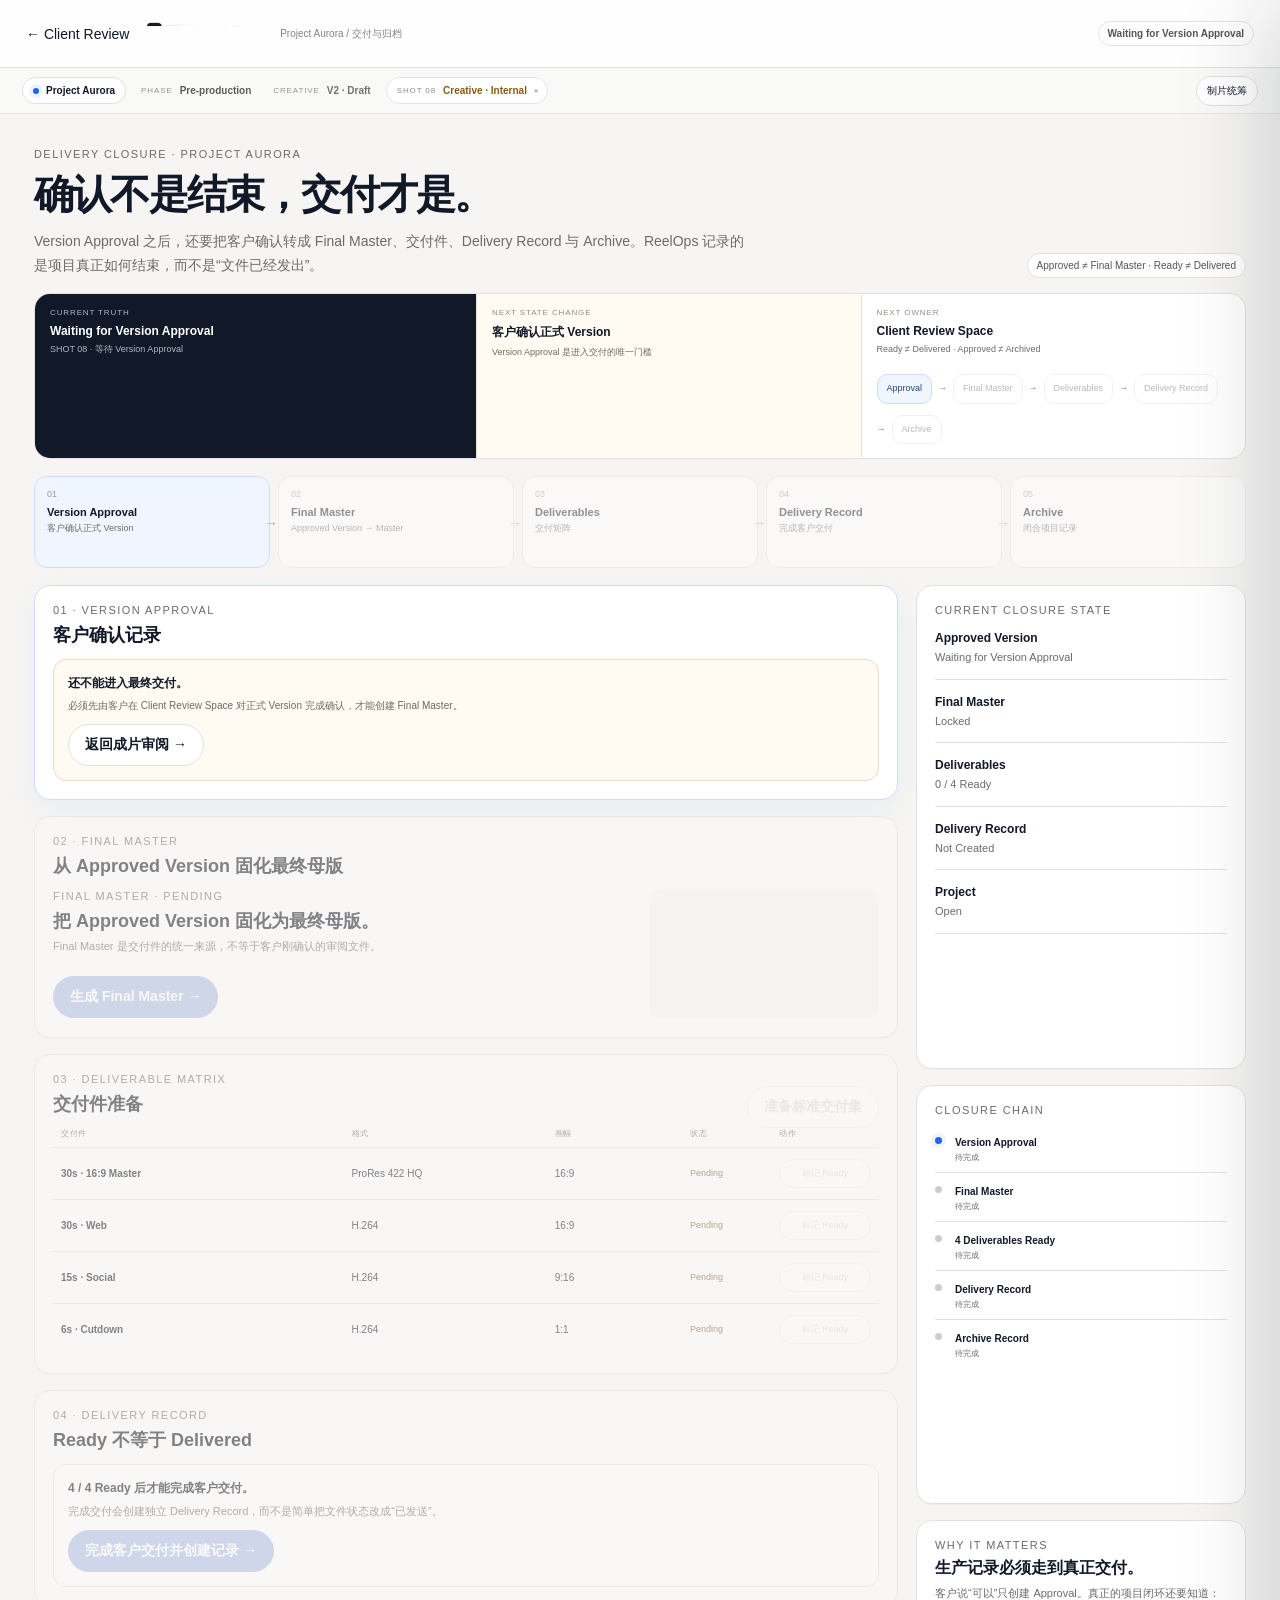
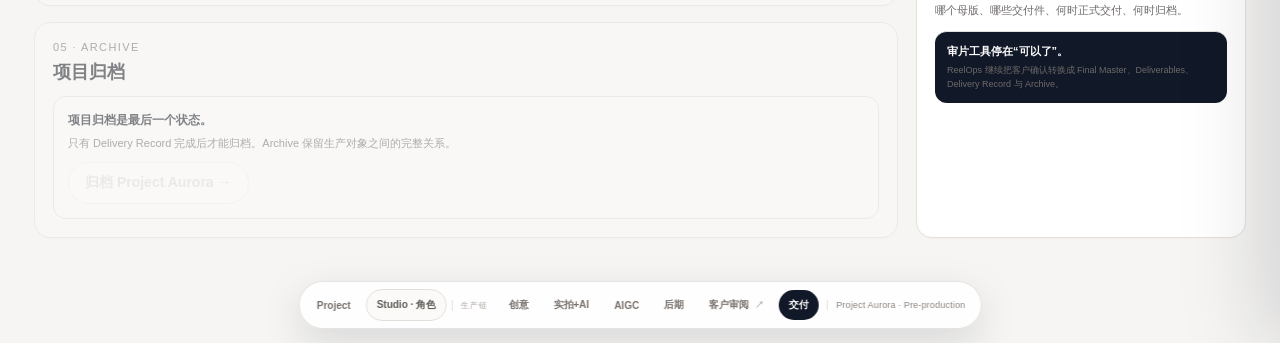
==== commit cb791a01: "Keep Delivery preview neutral until an approved version exists" ====
--- a/delivery.html
+++ b/delivery.html
@@ -1,5 +1,5 @@
 <!doctype html><html lang="zh-CN"><head><meta charset="utf-8"><meta name="viewport" content="width=device-width,initial-scale=1"><title>ReelOps · 交付与归档</title><link rel="stylesheet" href="styles.css"><link rel="stylesheet" href="flow.css"><script src="state.js"></script><script defer src="workflow.js"></script><style>
-.deliveryPage{background:#f4f5f6}.deliveryShell{max-width:1280px;margin:0 auto;padding:34px 34px 105px}.deliveryHero{display:flex;justify-content:space-between;align-items:end;gap:22px;margin-bottom:18px}.deliveryHero h1{font-size:40px;letter-spacing:-.045em;margin:7px 0 8px}.deliveryHero p{max-width:720px;color:var(--muted);line-height:1.7;margin:0}.deliveryRail{display:grid;grid-template-columns:repeat(5,1fr);gap:8px;margin:17px 0}.railStep{border:1px solid var(--line);border-radius:13px;padding:12px;background:#fff;min-height:92px;position:relative}.railStep:after{content:'→';position:absolute;right:-9px;top:42%;color:#aaa}.railStep:last-child:after{display:none}.railStep .n{font-size:9px;color:#999}.railStep b{display:block;font-size:11px;margin-top:7px}.railStep span{display:block;font-size:9px;color:var(--muted);line-height:1.45;margin-top:4px}.railStep.done{background:var(--green2);border-color:#c8e7d4}.railStep.current{background:var(--blue2);border-color:#cbdcff}.railStep.locked{opacity:.45}.deliveryGrid{display:grid;grid-template-columns:minmax(0,1fr) 330px;gap:18px}.stack{display:grid;gap:16px}.deliveryPanel{border:1px solid var(--line);background:#fff;border-radius:16px;padding:18px}.approvalRecord{display:grid;grid-template-columns:1.4fr .6fr;gap:10px}.recordCard,.recordField{border:1px solid var(--line);border-radius:12px;padding:12px;background:#fbfbfa}.recordCard .k,.recordField small{display:block;font-size:8px;letter-spacing:.1em;color:var(--muted)}.recordCard strong,.recordField b{display:block;font-size:12px;margin-top:6px}.recordCard span{display:block;font-size:9px;color:var(--muted);line-height:1.5;margin-top:5px}.lockedNotice{border:1px solid #eadcc7;background:#fffaf2;border-radius:13px;padding:14px}.lockedNotice b{font-size:12px}.lockedNotice p{font-size:10px;color:var(--muted);line-height:1.55;margin:6px 0 0}.masterCard{display:grid;grid-template-columns:minmax(0,1fr) 230px;gap:16px;align-items:center}.masterPreview{aspect-ratio:16/9;border-radius:12px;background-image:url('assets/shot08-v4.svg');background-size:cover;background-position:center}.masterMeta{display:flex;gap:6px;flex-wrap:wrap;margin-top:10px}.masterMeta span{font-size:8px;border:1px solid var(--line);border-radius:999px;padding:6px 8px;background:#fff}.matrixHead,.matrixLine{display:grid;grid-template-columns:1.45fr 1fr .65fr 80px 92px;gap:9px;align-items:center}.matrixHead{padding:0 8px 8px;font-size:8px;letter-spacing:.08em;color:var(--muted)}.matrixLine{padding:11px 8px;border-top:1px solid var(--line);font-size:10px}.matrixLine b{font-size:10px}.matrixLine .status{font-size:9px}.status.ready{color:#17613e}.status.pending{color:#8a5a15}.rowBtn{border:1px solid var(--line);background:#fff;border-radius:999px;padding:7px 8px;font-size:9px;cursor:pointer}.rowBtn:disabled{opacity:.45;cursor:not-allowed}.deliveryRecord{border:1px solid var(--line);border-radius:13px;padding:14px;background:#fbfbfa}.recordGrid{display:grid;grid-template-columns:repeat(4,1fr);gap:8px;margin-top:10px}.finalState{border:1px solid #c8e7d4;background:var(--green2);border-radius:14px;padding:15px}.finalState b{font-size:13px}.finalState p{font-size:10px;color:#52705f;line-height:1.55;margin:6px 0 0}.sideStep{display:grid;grid-template-columns:12px 1fr;gap:8px;padding:9px 0;border-bottom:1px solid var(--line)}.sideStep:last-child{border-bottom:0}.sideDot{width:7px;height:7px;border-radius:50%;background:#d0cbc6;margin-top:4px}.sideStep.done .sideDot{background:#17824f}.sideStep.current .sideDot{background:#2563eb;box-shadow:0 0 0 4px rgba(37,99,235,.08)}.sideStep b{font-size:10px}.sideStep div span{display:block;font-size:8px;color:var(--muted);margin-top:3px}.closureWhy{margin-top:12px;padding-top:12px;border-top:1px solid var(--line)}.closureWhy b{display:block;font-size:11px}.closureWhy span{display:block;font-size:9px;color:var(--muted);line-height:1.55;margin-top:5px}@media(max-width:900px){.deliveryHero{display:block}.deliveryRail{grid-template-columns:1fr 1fr}.railStep:after{display:none}.deliveryGrid{grid-template-columns:1fr}.masterCard,.approvalRecord{grid-template-columns:1fr}.recordGrid{grid-template-columns:1fr 1fr}.matrixHead{display:none}.matrixLine{grid-template-columns:1fr 1fr}.matrixLine>*:nth-child(3),.matrixLine>*:nth-child(4){display:none}}
+.deliveryPage{background:#f4f5f6}.deliveryShell{max-width:1280px;margin:0 auto;padding:34px 34px 105px}.deliveryHero{display:flex;justify-content:space-between;align-items:end;gap:22px;margin-bottom:18px}.deliveryHero h1{font-size:40px;letter-spacing:-.045em;margin:7px 0 8px}.deliveryHero p{max-width:720px;color:var(--muted);line-height:1.7;margin:0}.deliveryRail{display:grid;grid-template-columns:repeat(5,1fr);gap:8px;margin:17px 0}.railStep{border:1px solid var(--line);border-radius:13px;padding:12px;background:#fff;min-height:92px;position:relative}.railStep:after{content:'→';position:absolute;right:-9px;top:42%;color:#aaa}.railStep:last-child:after{display:none}.railStep .n{font-size:9px;color:#999}.railStep b{display:block;font-size:11px;margin-top:7px}.railStep span{display:block;font-size:9px;color:var(--muted);line-height:1.45;margin-top:4px}.railStep.done{background:var(--green2);border-color:#c8e7d4}.railStep.current{background:var(--blue2);border-color:#cbdcff}.railStep.locked{opacity:.45}.deliveryGrid{display:grid;grid-template-columns:minmax(0,1fr) 330px;gap:18px}.stack{display:grid;gap:16px}.deliveryPanel{border:1px solid var(--line);background:#fff;border-radius:16px;padding:18px}.approvalRecord{display:grid;grid-template-columns:1.4fr .6fr;gap:10px}.recordCard,.recordField{border:1px solid var(--line);border-radius:12px;padding:12px;background:#fbfbfa}.recordCard .k,.recordField small{display:block;font-size:8px;letter-spacing:.1em;color:var(--muted)}.recordCard strong,.recordField b{display:block;font-size:12px;margin-top:6px}.recordCard span{display:block;font-size:9px;color:var(--muted);line-height:1.5;margin-top:5px}.lockedNotice{border:1px solid #eadcc7;background:#fffaf2;border-radius:13px;padding:14px}.lockedNotice b{font-size:12px}.lockedNotice p{font-size:10px;color:var(--muted);line-height:1.55;margin:6px 0 0}.masterCard{display:grid;grid-template-columns:minmax(0,1fr) 230px;gap:16px;align-items:center}.masterPreview{aspect-ratio:16/9;border-radius:12px;background:#e9ecef;background-size:cover;background-position:center}.masterMeta{display:flex;gap:6px;flex-wrap:wrap;margin-top:10px}.masterMeta span{font-size:8px;border:1px solid var(--line);border-radius:999px;padding:6px 8px;background:#fff}.matrixHead,.matrixLine{display:grid;grid-template-columns:1.45fr 1fr .65fr 80px 92px;gap:9px;align-items:center}.matrixHead{padding:0 8px 8px;font-size:8px;letter-spacing:.08em;color:var(--muted)}.matrixLine{padding:11px 8px;border-top:1px solid var(--line);font-size:10px}.matrixLine b{font-size:10px}.matrixLine .status{font-size:9px}.status.ready{color:#17613e}.status.pending{color:#8a5a15}.rowBtn{border:1px solid var(--line);background:#fff;border-radius:999px;padding:7px 8px;font-size:9px;cursor:pointer}.rowBtn:disabled{opacity:.45;cursor:not-allowed}.deliveryRecord{border:1px solid var(--line);border-radius:13px;padding:14px;background:#fbfbfa}.recordGrid{display:grid;grid-template-columns:repeat(4,1fr);gap:8px;margin-top:10px}.finalState{border:1px solid #c8e7d4;background:var(--green2);border-radius:14px;padding:15px}.finalState b{font-size:13px}.finalState p{font-size:10px;color:#52705f;line-height:1.55;margin:6px 0 0}.sideStep{display:grid;grid-template-columns:12px 1fr;gap:8px;padding:9px 0;border-bottom:1px solid var(--line)}.sideStep:last-child{border-bottom:0}.sideDot{width:7px;height:7px;border-radius:50%;background:#d0cbc6;margin-top:4px}.sideStep.done .sideDot{background:#17824f}.sideStep.current .sideDot{background:#2563eb;box-shadow:0 0 0 4px rgba(37,99,235,.08)}.sideStep b{font-size:10px}.sideStep div span{display:block;font-size:8px;color:var(--muted);margin-top:3px}.closureWhy{margin-top:12px;padding-top:12px;border-top:1px solid var(--line)}.closureWhy b{display:block;font-size:11px}.closureWhy span{display:block;font-size:9px;color:var(--muted);line-height:1.55;margin-top:5px}@media(max-width:900px){.deliveryHero{display:block}.deliveryRail{grid-template-columns:1fr 1fr}.railStep:after{display:none}.deliveryGrid{grid-template-columns:1fr}.masterCard,.approvalRecord{grid-template-columns:1fr}.recordGrid{grid-template-columns:1fr 1fr}.matrixHead{display:none}.matrixLine{grid-template-columns:1fr 1fr}.matrixLine>*:nth-child(3),.matrixLine>*:nth-child(4){display:none}}
 </style></head><body class="appBody deliveryPage">
 <header class="appTop"><a href="review.html?stage=versions">← Client Review</a><a href="index.html"><img class="logo-img" src="assets/reelops-logo-crop.png" alt="ReelOps"></a><span class="crumb">Project Aurora / 交付与归档</span><div class="right"><span class="pill" id="deliveryBadge">Waiting for Version Approval</span></div></header>
 <main class="deliveryShell"><section class="deliveryHero"><div><div class="eyebrow">DELIVERY CLOSURE · PROJECT AURORA</div><h1>确认不是结束，交付才是。</h1><p>Version Approval 之后，还要把客户确认转成 Final Master、交付件、Delivery Record 与 Archive。ReelOps 记录的是项目真正如何结束，而不是“文件已经发出”。</p></div><span class="pill">Approved ≠ Final Master · Ready ≠ Delivered</span></section>
@@ -22,7 +22,7 @@
  $('#deliveryBadge').textContent=ReelOpsState.deliveryLabel(s);$('#versionState').textContent=v?`SHOT 08 · ${v} · Approved`:'Waiting for Version Approval';$('#masterState').textContent=s.finalMasterReady?'Ready':s.approval?'Pending':'Locked';$('#deliverableState').textContent=ready+' / 4 Ready';$('#recordState').textContent=s.deliveryRecord?'Complete':'Not Created';$('#projectState').textContent=s.archiveRecord?'Archived':s.deliveryRecord?'Delivered':'Open';
  const rails=[['Version Approval',!!s.approval,!s.approval,'客户确认正式 Version'],['Final Master',!!s.finalMasterReady,!!s.approval&&!s.finalMasterReady,`${v||'Approved Version'} → Master`],['Deliverables',ready===4,!!s.finalMasterReady&&ready<4,'交付矩阵'],['Delivery Record',!!s.deliveryRecord,ready===4&&!s.deliveryRecord,'完成客户交付'],['Archive',!!s.archiveRecord,!!s.deliveryRecord&&!s.archiveRecord,'闭合项目记录']];$('#deliveryRail').innerHTML=rails.map((x,i)=>`<div class="railStep ${x[1]?'done':x[2]?'current':'locked'}"><div class="n">0${i+1}</div><b>${x[0]}</b><span>${x[3]}</span></div>`).join('');
  $('#approvalArea').innerHTML=s.approval?`<div class="approvalRecord"><div class="recordCard"><div class="k">VERSION APPROVAL RECORD</div><strong>SHOT 08 · ${v} · Approved</strong><span>客户对正式提交的 ${v} 完成确认。Approval 是独立记录，不覆盖 Version 对象。</span></div><div class="recordCard"><div class="k">RECORDED</div><strong>${fmt(s.approvalAt)}</strong><span>Source · Client Review Space</span></div></div>`:`<div class="lockedNotice"><b>还不能进入最终交付。</b><p>必须先由客户在 Client Review Space 对正式 Version 完成确认，才能创建 Final Master。</p><a class="btn" href="review.html?stage=versions" style="margin-top:10px">返回成片审阅 →</a></div>`;
- const masterName=`AURORA_SH08_${v||'APPROVED'}_MASTER`;$('#masterArea').innerHTML=s.finalMasterReady?`<div class="masterCard"><div><div class="eyebrow">FINAL MASTER · READY</div><h3 style="font-size:18px;margin:7px 0 5px">${masterName}</h3><p class="small">Source Version · ${v} Approved · SHOT 08 Hero Reveal</p><div class="masterMeta"><span>Approved source</span><span>Master record</span><span>Locked lineage</span></div></div><div class="masterPreview" style="background-image:url('assets/${v==='V3'?'shot08-v3.svg':'shot08-v4.svg'}')"></div></div>`:`<div class="masterCard"><div><div class="eyebrow">FINAL MASTER · PENDING</div><h3 style="font-size:18px;margin:7px 0 5px">把 Approved Version 固化为最终母版。</h3><p class="small">Final Master 是交付件的统一来源，不等于客户刚确认的审阅文件。</p><button class="btn blue" id="createMaster" style="margin-top:10px" ${s.approval?'':'disabled'}>生成 Final Master →</button></div><div class="masterPreview" style="opacity:.45;background-image:url('assets/${v==='V3'?'shot08-v3.svg':'shot08-v4.svg'}')"></div></div>`;
+ const masterName=`AURORA_SH08_${v||'APPROVED'}_MASTER`,previewImage=v?`url('assets/${v==='V3'?'shot08-v3.svg':'shot08-v4.svg'}')`:'none';$('#masterArea').innerHTML=s.finalMasterReady?`<div class="masterCard"><div><div class="eyebrow">FINAL MASTER · READY</div><h3 style="font-size:18px;margin:7px 0 5px">${masterName}</h3><p class="small">Source Version · ${v} Approved · SHOT 08 Hero Reveal</p><div class="masterMeta"><span>Approved source</span><span>Master record</span><span>Locked lineage</span></div></div><div class="masterPreview" style="background-image:${previewImage}"></div></div>`:`<div class="masterCard"><div><div class="eyebrow">FINAL MASTER · PENDING</div><h3 style="font-size:18px;margin:7px 0 5px">把 Approved Version 固化为最终母版。</h3><p class="small">Final Master 是交付件的统一来源，不等于客户刚确认的审阅文件。</p><button class="btn blue" id="createMaster" style="margin-top:10px" ${s.approval?'':'disabled'}>生成 Final Master →</button></div><div class="masterPreview" style="opacity:.45;background-image:${previewImage}"></div></div>`;
  $('#matrixBody').innerHTML=deliverables.map((d,i)=>`<div class="matrixLine"><b>${d.name}</b><span>${d.format}</span><span>${d.ratio}</span><span class="status ${items[i]?'ready':'pending'}">${items[i]?'Ready':'Pending'}</span><button class="rowBtn" data-item="${i}" ${!s.finalMasterReady||items[i]?'disabled':''}>${items[i]?'Ready ✓':'标记 Ready'}</button></div>`).join('');$('#standardSet').disabled=!s.finalMasterReady||ready>=3;
  $('#recordArea').innerHTML=s.deliveryRecord?`<div class="deliveryRecord"><div class="eyebrow">DELIVERY RECORD · COMPLETE</div><div class="recordGrid"><div class="recordField"><small>RECORD ID</small><b>DLV-AURORA-001</b></div><div class="recordField"><small>STATUS</small><b>Delivered</b></div><div class="recordField"><small>SOURCE</small><b>${v} Approved → Final Master</b></div><div class="recordField"><small>RECORDED</small><b>${fmt(s.deliveryRecordAt)}</b></div></div><p class="small" style="margin:11px 0 0">4 个交付件已经形成正式交付记录。此记录与 Version Approval 分开保存。</p></div>`:`<div class="deliveryRecord"><b style="font-size:12px">4 / 4 Ready 后才能完成客户交付。</b><p class="small" style="margin:6px 0 10px">完成交付会创建独立 Delivery Record，而不是简单把文件状态改成“已发送”。</p><button class="btn blue" id="completeDelivery" ${ready===4&&s.finalMasterReady?'':'disabled'}>完成客户交付并创建记录 →</button></div>`;
  $('#archiveArea').innerHTML=s.archiveRecord?`<div class="finalState"><b>Project Aurora 已归档 ✓</b><p>Creative Direction、SHOT 08、Assets、Versions、Approvals、Final Master 与 Delivery Record 已形成一条完整项目记录。</p><div class="recordGrid"><div class="recordField"><small>ARCHIVE ID</small><b>ARC-AURORA-001</b></div><div class="recordField"><small>ARCHIVED</small><b>${fmt(s.archiveAt)}</b></div></div></div>`:`<div class="deliveryRecord"><b style="font-size:12px">项目归档是最后一个状态。</b><p class="small" style="margin:6px 0 10px">只有 Delivery Record 完成后才能归档。Archive 保留生产对象之间的完整关系。</p><button class="btn" id="archiveProject" ${s.deliveryRecord?'':'disabled'}>归档 Project Aurora →</button></div>`;
